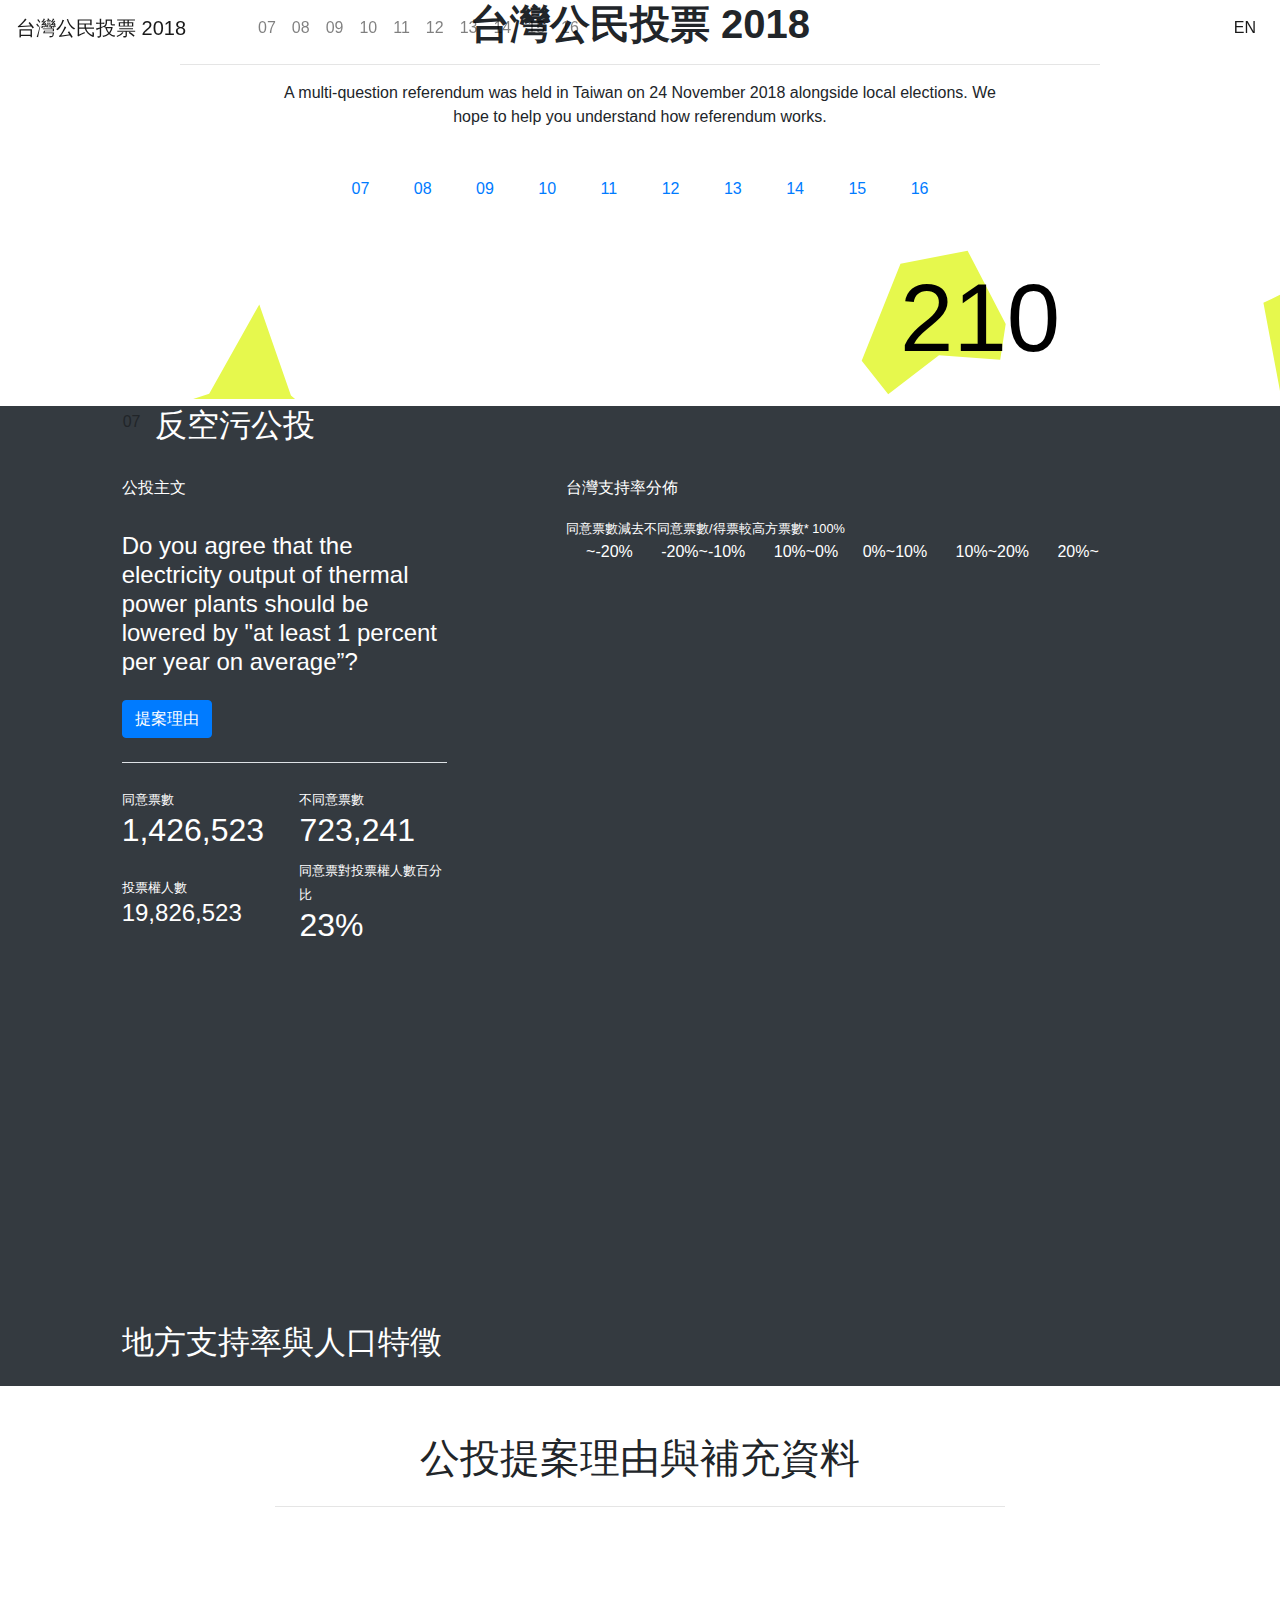
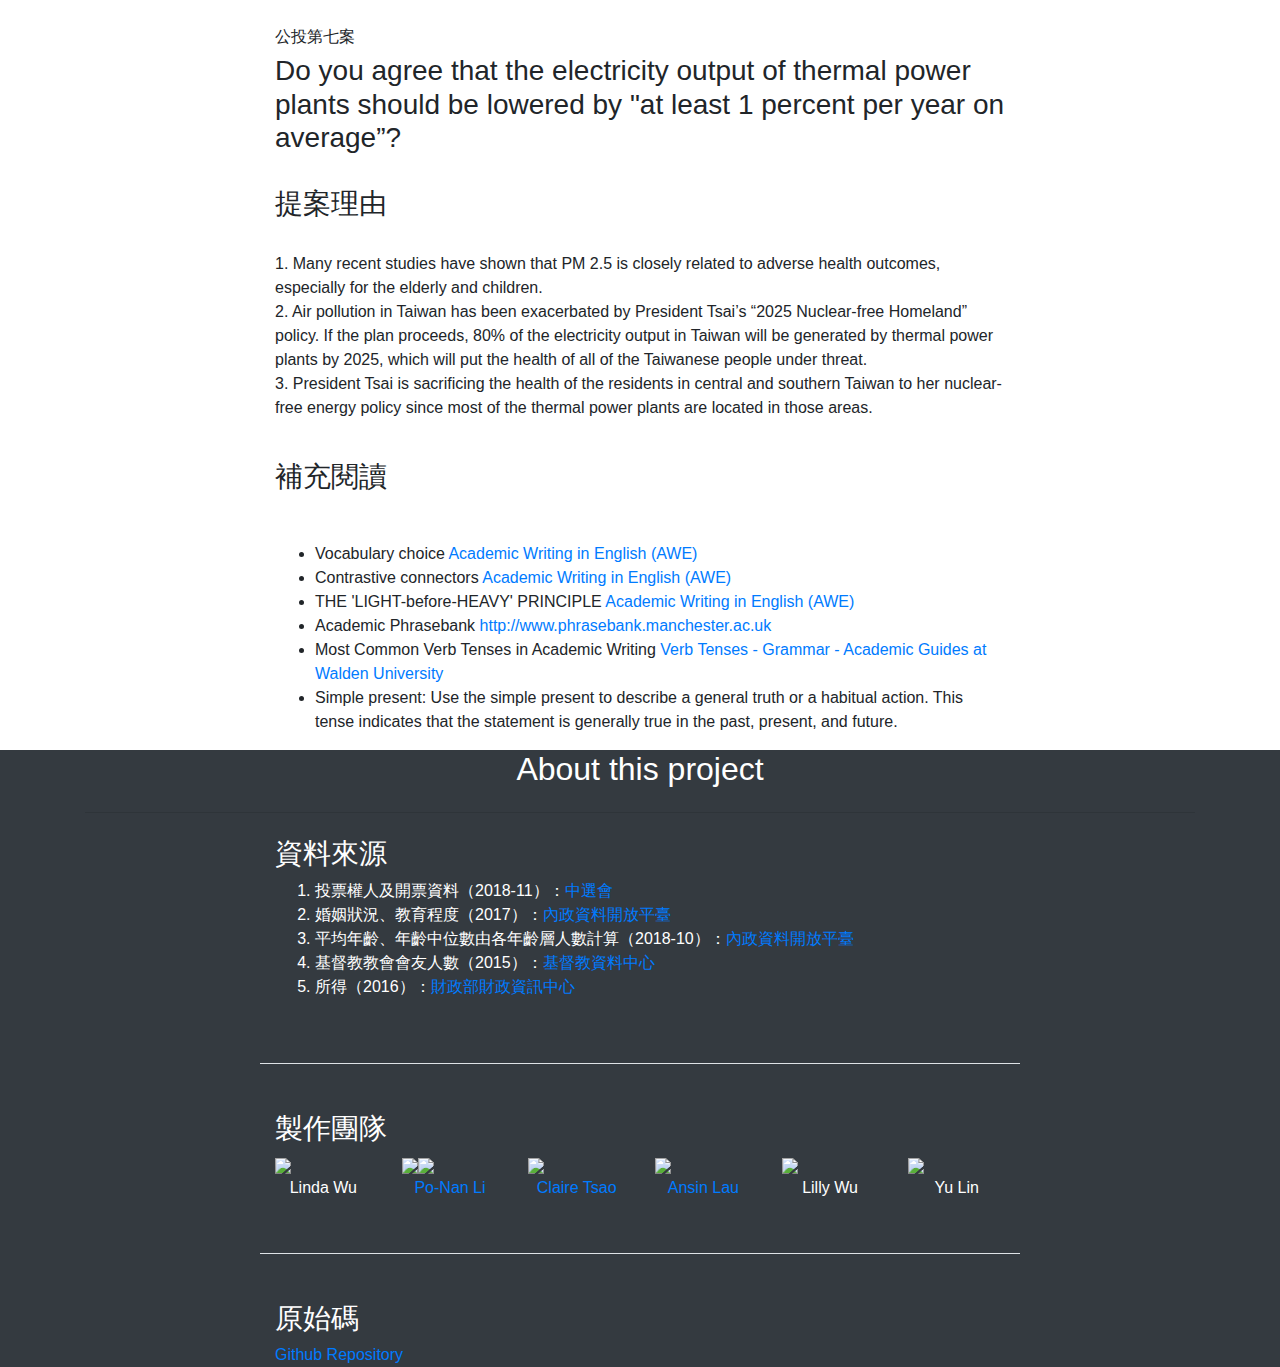
==== index.html @ d665386d "update Ponan's website url" ====
<!DOCTYPE html>
<html lang="en">
<head>
  <meta charset="utf-8">
  <meta http-equiv="X-UA-Compatible" content="IE=edge">
  <meta name="viewport" content="width=device-width, initial-scale=1">
  <!-- The above 3 meta tags *must* come first in the head; any other head content must come *after* these tags -->
  <title>台灣公民投票 2018</title>
  <meta property="og:title"
  content="台灣公民投票 2018">
  <meta property="og:description"
  content="台灣公民投票資訊視覺化" />
  <meta property="og:image" content="" />
  <!-- ICON -->
  <link rel="apple-touch-icon" sizes="180x180" href="img/apple-touch-icon.png">
  <link rel="icon" type="image/png" sizes="32x32" href="img/favicon-32x32.png">
  <link rel="icon" type="image/png" sizes="16x16" href="img/favicon-16x16.png">
  <link rel="manifest" href="img/site.webmanifest">
  <link rel="mask-icon" href="img/safari-pinned-tab.svg" color="#fc00f6">
  <meta name="msapplication-TileColor" content="#fc00f6">
  <meta name="theme-color" content="#ffffff"> 

  <!-- Latest compiled and minified CSS -->
  <!-- Bootstrap JS and CSS + jQuery -->
  <link rel="stylesheet" href="https://maxcdn.bootstrapcdn.com/bootstrap/4.0.0/css/bootstrap.min.css" integrity="sha384-Gn5384xqQ1aoWXA+058RXPxPg6fy4IWvTNh0E263XmFcJlSAwiGgFAW/dAiS6JXm" crossorigin="anonymous"></link>
  <script src="https://code.jquery.com/jquery-3.2.1.slim.min.js" integrity="sha384-KJ3o2DKtIkvYIK3UENzmM7KCkRr/rE9/Qpg6aAZGJwFDMVNA/GpGFF93hXpG5KkN" crossorigin="anonymous"></script>
  <script src="https://cdnjs.cloudflare.com/ajax/libs/popper.js/1.12.9/umd/popper.min.js" integrity="sha384-ApNbgh9B+Y1QKtv3Rn7W3mgPxhU9K/ScQsAP7hUibX39j7fakFPskvXusvfa0b4Q" crossorigin="anonymous"></script>
  <script src="https://maxcdn.bootstrapcdn.com/bootstrap/4.0.0/js/bootstrap.min.js" integrity="sha384-JZR6Spejh4U02d8jOt6vLEHfe/JQGiRRSQQxSfFWpi1MquVdAyjUar5+76PVCmYl" crossorigin="anonymous"></script>

  <!-- Custom fonts -->
  <link href="vendor/font-awesome/css/font-awesome.min.css" rel="stylesheet" type="text/css">
  <link href="https://fonts.googleapis.com/css?family=Raleway:400,700" rel="stylesheet">
  <link href="https://fonts.googleapis.com/css?family=Montserrat:300, 700" rel="stylesheet">




  <!-- Bootstrap datepicker JS and CSS -->
  <script src="https://cdnjs.cloudflare.com/ajax/libs/bootstrap-datepicker/1.6.4/js/bootstrap-datepicker.js"></script>
  <link rel="stylesheet" href="https://cdnjs.cloudflare.com/ajax/libs/bootstrap-datepicker/1.6.4/css/bootstrap-datepicker.css"></link>
  <link rel="stylesheet" href="css/index.css">

  <!-- Plugin CSS -->
  <link href="vendor/magnific-popup/magnific-popup.css" rel="stylesheet">

  <!-- D3JS -->
  <script src="https://d3js.org/d3.v3.min.js" charset="utf-8"></script>
  <script src="https://d3js.org/d3.v5.min.js" charset="utf-8"></script>
  

</head>

<body>

<!-- navbar -->
  <nav class="navbar navbar-expand-lg navbar-light fixed-top" id="mainNav">
    <a class="navbar-brand js-scroll-trigger" href="#page-top">台灣公民投票 2018</a>
    <button class="navbar-toggler" type="button" data-toggle="collapse" data-target="#navbarSupportedContent" aria-controls="navbarSupportedContent" aria-expanded="false" aria-label="Toggle navigation">
        <span class="navbar-toggler-icon"></span>
    </button>
    <div class="collapse navbar-collapse" id="navbarSupportedContent">
      <div id="nav-ul-hide">
      <ul class="navbar-nav mr-auto ml-5">
          <li class="nav-item" onclick="prop_func(0);return false;"><a class="nav-link" href="#viz"  data-toggle="tooltip" data-placement="top" title="反空汙公投">07</a></li>
          <li class="nav-item" onclick="prop_func(1);return false;"><a class="nav-link" href="#viz">08</a></li>
          <li class="nav-item" onclick="prop_func(2);return false;"><a class="nav-link" href="#viz">09</a></li>
          <li class="nav-item" onclick="prop_func(3);return false;"><a class="nav-link" href="#viz">10</a></li>
          <li class="nav-item" onclick="prop_func(4);return false;"><a class="nav-link" href="#viz">11</a></li>
          <li class="nav-item" onclick="prop_func(5);return false;"><a class="nav-link" href="#viz">12</a></li>
          <li class="nav-item" onclick="prop_func(6);return false;"><a class="nav-link" href="#viz">13</a></li>
          <li class="nav-item" onclick="prop_func(7);return false;"><a class="nav-link" href="#viz">14</a></li>
          <li class="nav-item" onclick="prop_func(8);return false;"><a class="nav-link" href="#viz">15</a></li>
          <li class="nav-item" onclick="prop_func(9);return false;"><a class="nav-link" href="#viz">16</a></li>
      </ul>  
      </div>
      <ul class="navbar-nav ml-auto">
          <li class="nav-item active"><a class="nav-link" href="./en/index.html">EN</a></li>
      </ul>  
    </div>
  </nav>

<!-- masthead -->
<div id="hmasthead">
  <header class="masthead text-center d-flex">
    <div class="container my-auto">
      <div class="row">
        <div class="col-lg-10 mx-auto">
          <h1>
            <strong>台灣公民投票 2018</strong>
          </h1>
          <hr>
        </div>
        <div class="col-lg-8 mx-auto">
          <p class="mb-5 text-masthead">
              A multi-question referendum was held in Taiwan on 24 November 2018 alongside local elections. We hope to help you understand how referendum works.
          </p>
        </div>
        <div class="col-lg-8 mx-auto text-white" id="nav-rfrd">
            <a class="nav-rfrd-link sr-button p-3 mx-1 my-2 rounded-circle" onclick="prop_func(0);return false;" href="#viz"  data-toggle="tooltip" data-placement="top" title="反空污公投">07</button>
            </a>
            <a class="nav-rfrd-link sr-button p-3 mx-1 my-2 rounded-circle" onclick="prop_func(1);return false;" href="#viz"  data-toggle="tooltip" data-placement="top" title="反燃煤電廠">08</a>
            <a class="nav-rfrd-link sr-button p-3 mx-1 my-2 rounded-circle" onclick="prop_func(2);return false;" href="#viz"  data-toggle="tooltip" data-placement="top" title="反日本核食">09</a>
            <a class="nav-rfrd-link sr-button p-3 mx-1 my-2 rounded-circle" onclick="prop_func(3);return false;" href="#viz"  data-toggle="tooltip" data-placement="top" title="民法限異性婚">10</a>
            <a class="nav-rfrd-link sr-button p-3 mx-1 my-2 rounded-circle" onclick="prop_func(4);return false;" href="#viz"  data-toggle="tooltip" data-placement="top" title="反性平教育">11</a>
            <a class="nav-rfrd-link sr-button p-3 mx-1 my-2 rounded-circle" onclick="prop_func(5);return false;" href="#viz"  data-toggle="tooltip" data-placement="top" title="同婚立專法">12</a>
            <a class="nav-rfrd-link sr-button p-3 mx-1 my-2 rounded-circle" onclick="prop_func(6);return false;" href="#viz"  data-toggle="tooltip" data-placement="top" title="東奧正名">13</a>
            <a class="nav-rfrd-link sr-button p-3 mx-1 my-2 rounded-circle" onclick="prop_func(7);return false;" href="#viz"  data-toggle="tooltip" data-placement="top" title="同婚修民法">14</a>
            <a class="nav-rfrd-link sr-button p-3 mx-1 my-2 rounded-circle" onclick="prop_func(8);return false;" href="#viz"  data-toggle="tooltip" data-placement="top" title="性平教育">15</a>
            <a class="nav-rfrd-link sr-button p-3 mx-1 my-2 rounded-circle" onclick="prop_func(9);return false;" href="#viz"  data-toggle="tooltip" data-placement="top" title="以核養綠">16</a>
        </div>
      </div>
    </div>
  </header>
  <div class="pt-5" id="canvas">
 
    <svg xmlns="http://www.w3.org/2000/svg" width="100%" height="100%">

      <g transform="translate(100,50) scale(1.5 1.5)">
          <polygon stroke-miterlimit="10" fill="#e6f84d" points="19.5 117.6 2.2 86.6 72.8 63.1 106.2 3.6 127.3 64.3 153.3 86.6 144.6 116.3 19.5 117.6">
          <animate id="animation-to-check"  attributeName="points" dur="16000ms" values="
          19.5 117.6 2.2 86.6 72.8 63.1 106.2 3.6 127.3 64.3 153.3 86.6 144.6 116.3 19.5 117.6;
          19.5 117.6 2.2 86.6 72.8 63.1 106.2 3.6 127.3 64.3 153.3 86.6 144.6 116.3 19.5 117.6;
          28.2 145.2 1.7 111.7 40.5 14.7 107.6 1.7 145.7 75.1 140.2 110.8 79 106.2 28.2 145.2;
          28.2 145.2 1.7 111.7 40.5 14.7 107.6 1.7 145.7 75.1 140.2 110.8 79 106.2 28.2 145.2;
          1.7 26.9 52.8 2.4 52.8 55.6 94.3 62 96.4 107.7 48.5 74.7 12.3 83.2 1.7 26.9; 
          1.7 26.9 52.8 2.4 52.8 55.6 94.3 62 96.4 107.7 48.5 74.7 12.3 83.2 1.7 26.9; 
          3.4 57.9 41.7 35.6 57.7 1.5 81.1 2.6 121.5 39.8 127.9 75 63 81.3 3.4 57.9; 
          3.4 57.9 41.7 35.6 57.7 1.5 81.1 2.6 121.5 39.8 127.9 75 63 81.3 3.4 57.9; 
          19.5 117.6 2.2 86.6 72.8 63.1 106.2 3.6 127.3 64.3 153.3 86.6 144.6 116.3 19.5 117.6"  keyTimes="0;0.125;0.25;0.375;0.5;0.675;0.75;0.875;1" repeatCount="indefinite">
          </animate>
          </polygon>
      </g>

      <g transform="translate(90,40) scale(1.5 1.5)">
          <polygon stroke-miterlimit="10" fill="transparent" points="19.5 117.6 2.2 86.6 72.8 63.1 106.2 3.6 127.3 64.3 153.3 86.6 144.6 116.3 19.5 117.6">
          <animate id="animation-to-check"  attributeName="points" dur="16000ms" values="
          19.5 117.6 2.2 86.6 72.8 63.1 106.2 3.6 127.3 64.3 153.3 86.6 144.6 116.3 19.5 117.6;
          19.5 117.6 2.2 86.6 72.8 63.1 106.2 3.6 127.3 64.3 153.3 86.6 144.6 116.3 19.5 117.6;
          28.2 145.2 1.7 111.7 40.5 14.7 107.6 1.7 145.7 75.1 140.2 110.8 79 106.2 28.2 145.2;
          28.2 145.2 1.7 111.7 40.5 14.7 107.6 1.7 145.7 75.1 140.2 110.8 79 106.2 28.2 145.2;
          1.7 26.9 52.8 2.4 52.8 55.6 94.3 62 96.4 107.7 48.5 74.7 12.3 83.2 1.7 26.9; 
          1.7 26.9 52.8 2.4 52.8 55.6 94.3 62 96.4 107.7 48.5 74.7 12.3 83.2 1.7 26.9; 
          3.4 57.9 41.7 35.6 57.7 1.5 81.1 2.6 121.5 39.8 127.9 75 63 81.3 3.4 57.9; 
          3.4 57.9 41.7 35.6 57.7 1.5 81.1 2.6 121.5 39.8 127.9 75 63 81.3 3.4 57.9; 
          19.5 117.6 2.2 86.6 72.8 63.1 106.2 3.6 127.3 64.3 153.3 86.6 144.6 116.3 19.5 117.6"  keyTimes="0;0.125;0.25;0.375;0.5;0.675;0.75;0.875;1" repeatCount="indefinite">
          </animate>
          </polygon>
      </g>

      <g transform="translate(260,410) scale(1 1)">
          <polygon stroke-miterlimit="10" fill="#e6f84d" points="14.6 49.8 10 2 159.3 39.8 155.4 67 116.9 61.1 72.4 94.9 2 86.9 14.6 49.8">
          <animate id="animation-to-check"  attributeName="points" dur="4000ms" values="
          14.6 49.8 10 2 159.3 39.8 155.4 67 116.9 61.1 72.4 94.9 2 86.9 14.6 49.8; 
          14.6 49.8 10 2 159.3 39.8 155.4 67 116.9 61.1 72.4 94.9 2 86.9 14.6 49.8; 
          2 152.9 8.3 39.3 33.3 1.8 52 8 57.3 41.4 45.8 74.7 27 86.2 2 152.9; 
          2 152.9 8.3 39.3 33.3 1.8 52 8 57.3 41.4 45.8 74.7 27 86.2 2 152.9; 
          1.7 26.9 52.8 2.4 52.8 55.6 94.3 62 96.4 107.7 48.5 74.7 12.3 83.2 1.7 26.9; 
          1.7 26.9 52.8 2.4 52.8 55.6 94.3 62 96.4 107.7 48.5 74.7 12.3 83.2 1.7 26.9; 
          2.4 70 83.2 1.9 136.4 40.2 174.7 27.4 167.3 104 103.4 47.6 13 78.5 2.4 70;
          2.4 70 83.2 1.9 136.4 40.2 174.7 27.4 167.3 104 103.4 47.6 13 78.5 2.4 70;
          14.6 49.8 10 2 159.3 39.8 155.4 67 116.9 61.1 72.4 94.9 2 86.9 14.6 49.8"  keyTimes="0;0.125;0.25;0.375;0.5;0.675;0.75;0.875;1" repeatCount="indefinite">
          </animate>
          </polygon>
      </g>  

      <g transform="translate(250,400) scale(1 1)">
        <polygon stroke-miterlimit="10" fill="transparent" points="14.6 49.8 10 2 159.3 39.8 155.4 67 116.9 61.1 72.4 94.9 2 86.9 14.6 49.8">
        <animate id="animation-to-check"  attributeName="points" dur="4000ms" values="
        14.6 49.8 10 2 159.3 39.8 155.4 67 116.9 61.1 72.4 94.9 2 86.9 14.6 49.8; 
        14.6 49.8 10 2 159.3 39.8 155.4 67 116.9 61.1 72.4 94.9 2 86.9 14.6 49.8; 
        2 152.9 8.3 39.3 33.3 1.8 52 8 57.3 41.4 45.8 74.7 27 86.2 2 152.9; 
        2 152.9 8.3 39.3 33.3 1.8 52 8 57.3 41.4 45.8 74.7 27 86.2 2 152.9; 
        1.7 26.9 52.8 2.4 52.8 55.6 94.3 62 96.4 107.7 48.5 74.7 12.3 83.2 1.7 26.9; 
        1.7 26.9 52.8 2.4 52.8 55.6 94.3 62 96.4 107.7 48.5 74.7 12.3 83.2 1.7 26.9; 
        2.4 70 83.2 1.9 136.4 40.2 174.7 27.4 167.3 104 103.4 47.6 13 78.5 2.4 70;
        2.4 70 83.2 1.9 136.4 40.2 174.7 27.4 167.3 104 103.4 47.6 13 78.5 2.4 70;
        14.6 49.8 10 2 159.3 39.8 155.4 67 116.9 61.1 72.4 94.9 2 86.9 14.6 49.8"  keyTimes="0;0.125;0.25;0.375;0.5;0.675;0.75;0.875;1" repeatCount="indefinite">
        </animate>
        </polygon>
      </g>  

      <g transform="translate(860,0) scale(1 1)">
          <polygon stroke-miterlimit="10" fill="#e6f84d" points="19.5 117.6 2.2 86.6 72.8 63.1 106.2 3.6 127.3 64.3 153.3 86.6 144.6 116.3 19.5 117.6">
          <animate id="animation-to-check"  attributeName="points" dur="8000ms" values="
          28.2 145.2 1.7 111.7 40.5 14.7 107.6 1.7 145.7 75.1 140.2 110.8 79 106.2 28.2 145.2;
          28.2 145.2 1.7 111.7 40.5 14.7 107.6 1.7 145.7 75.1 140.2 110.8 79 106.2 28.2 145.2;
          2.4 70 83.2 1.9 136.4 40.2 174.7 27.4 167.3 104 103.4 47.6 13 78.5 2.4 70;
          2.4 70 83.2 1.9 136.4 40.2 174.7 27.4 167.3 104 103.4 47.6 13 78.5 2.4 70;
          3.4 57.9 41.7 35.6 57.7 1.5 81.1 2.6 121.5 39.8 127.9 75 63 81.3 3.4 57.9; 
          3.4 57.9 41.7 35.6 57.7 1.5 81.1 2.6 121.5 39.8 127.9 75 63 81.3 3.4 57.9; 
          19.5 117.6 2.2 86.6 72.8 63.1 106.2 3.6 127.3 64.3 153.3 86.6 144.6 116.3 19.5 117.6;
          19.5 117.6 2.2 86.6 72.8 63.1 106.2 3.6 127.3 64.3 153.3 86.6 144.6 116.3 19.5 117.6;
          28.2 145.2 1.7 111.7 40.5 14.7 107.6 1.7 145.7 75.1 140.2 110.8 79 106.2 28.2 145.2"  keyTimes="0;0.125;0.25;0.375;0.5;0.675;0.75;0.875;1" repeatCount="indefinite">
          </animate>
          </polygon>
      </g>

      <g transform="translate(850,-10) scale(1 1)">
          <polygon stroke-miterlimit="10" fill="transparent" points="19.5 117.6 2.2 86.6 72.8 63.1 106.2 3.6 127.3 64.3 153.3 86.6 144.6 116.3 19.5 117.6">
          <animate id="animation-to-check"  attributeName="points" dur="8000ms" values="
          28.2 145.2 1.7 111.7 40.5 14.7 107.6 1.7 145.7 75.1 140.2 110.8 79 106.2 28.2 145.2;
          28.2 145.2 1.7 111.7 40.5 14.7 107.6 1.7 145.7 75.1 140.2 110.8 79 106.2 28.2 145.2;
          2.4 70 83.2 1.9 136.4 40.2 174.7 27.4 167.3 104 103.4 47.6 13 78.5 2.4 70;
          2.4 70 83.2 1.9 136.4 40.2 174.7 27.4 167.3 104 103.4 47.6 13 78.5 2.4 70;
          3.4 57.9 41.7 35.6 57.7 1.5 81.1 2.6 121.5 39.8 127.9 75 63 81.3 3.4 57.9; 
          3.4 57.9 41.7 35.6 57.7 1.5 81.1 2.6 121.5 39.8 127.9 75 63 81.3 3.4 57.9; 
          19.5 117.6 2.2 86.6 72.8 63.1 106.2 3.6 127.3 64.3 153.3 86.6 144.6 116.3 19.5 117.6;
          19.5 117.6 2.2 86.6 72.8 63.1 106.2 3.6 127.3 64.3 153.3 86.6 144.6 116.3 19.5 117.6;
          28.2 145.2 1.7 111.7 40.5 14.7 107.6 1.7 145.7 75.1 140.2 110.8 79 106.2 28.2 145.2"  keyTimes="0;0.125;0.25;0.375;0.5;0.675;0.75;0.875;1" repeatCount="indefinite">
          </animate>
          </polygon>
      </g>

      <g transform="translate(1160,540) scale(1.4 1.4)">
          <polygon stroke-miterlimit="10" fill="#e6f84d" points="19.5 117.6 2.2 86.6 72.8 63.1 106.2 3.6 127.3 64.3 153.3 86.6 144.6 116.3 19.5 117.6">
          <animate id="animation-to-check"  attributeName="points" dur="8000ms" values="
          2.4 70 83.2 1.9 136.4 40.2 174.7 27.4 167.3 104 103.4 47.6 13 78.5 2.4 70;
          2.4 70 83.2 1.9 136.4 40.2 174.7 27.4 167.3 104 103.4 47.6 13 78.5 2.4 70;
          19.5 117.6 2.2 86.6 72.8 63.1 106.2 3.6 127.3 64.3 153.3 86.6 144.6 116.3 19.5 117.6;
          19.5 117.6 2.2 86.6 72.8 63.1 106.2 3.6 127.3 64.3 153.3 86.6 144.6 116.3 19.5 117.6;
          28.2 145.2 1.7 111.7 40.5 14.7 107.6 1.7 145.7 75.1 140.2 110.8 79 106.2 28.2 145.2;
          28.2 145.2 1.7 111.7 40.5 14.7 107.6 1.7 145.7 75.1 140.2 110.8 79 106.2 28.2 145.2;
          3.4 57.9 41.7 35.6 57.7 1.5 81.1 2.6 121.5 39.8 127.9 75 63 81.3 3.4 57.9; 
          3.4 57.9 41.7 35.6 57.7 1.5 81.1 2.6 121.5 39.8 127.9 75 63 81.3 3.4 57.9; 
          2.4 70 83.2 1.9 136.4 40.2 174.7 27.4 167.3 104 103.4 47.6 13 78.5 2.4 70"  keyTimes="0;0.125;0.25;0.375;0.5;0.675;0.75;0.875;1" repeatCount="indefinite">
          </animate>
          </polygon>
      </g>

      <g transform="translate(1150,530) scale(1.4 1.4)">
          <polygon stroke-miterlimit="10" fill="transparent" points="19.5 117.6 2.2 86.6 72.8 63.1 106.2 3.6 127.3 64.3 153.3 86.6 144.6 116.3 19.5 117.6">
          <animate id="animation-to-check"  attributeName="points" dur="8000ms" values="
          2.4 70 83.2 1.9 136.4 40.2 174.7 27.4 167.3 104 103.4 47.6 13 78.5 2.4 70;
          2.4 70 83.2 1.9 136.4 40.2 174.7 27.4 167.3 104 103.4 47.6 13 78.5 2.4 70;
          19.5 117.6 2.2 86.6 72.8 63.1 106.2 3.6 127.3 64.3 153.3 86.6 144.6 116.3 19.5 117.6;
          19.5 117.6 2.2 86.6 72.8 63.1 106.2 3.6 127.3 64.3 153.3 86.6 144.6 116.3 19.5 117.6;
          28.2 145.2 1.7 111.7 40.5 14.7 107.6 1.7 145.7 75.1 140.2 110.8 79 106.2 28.2 145.2;
          28.2 145.2 1.7 111.7 40.5 14.7 107.6 1.7 145.7 75.1 140.2 110.8 79 106.2 28.2 145.2;
          3.4 57.9 41.7 35.6 57.7 1.5 81.1 2.6 121.5 39.8 127.9 75 63 81.3 3.4 57.9; 
          3.4 57.9 41.7 35.6 57.7 1.5 81.1 2.6 121.5 39.8 127.9 75 63 81.3 3.4 57.9; 
          2.4 70 83.2 1.9 136.4 40.2 174.7 27.4 167.3 104 103.4 47.6 13 78.5 2.4 70"  keyTimes="0;0.125;0.25;0.375;0.5;0.675;0.75;0.875;1" repeatCount="indefinite">
          </animate>
          </polygon>
      </g>

      <g transform="translate(460,640) scale(2 2)">
          <polygon stroke-miterlimit="10" fill="#e6f84d" points="19.5 117.6 2.2 86.6 72.8 63.1 106.2 3.6 127.3 64.3 153.3 86.6 144.6 116.3 19.5 117.6">
          <animate id="animation-to-check"  attributeName="points" dur="16000ms" values="
          12.4 70 83.2 1.9 136.4 10.4 174.7 27.4 167.3 104 103.4 47.6 13 78.5 2.4 70;
          12.4 70 83.2 1.9 136.4 10.4 174.7 27.4 167.3 104 103.4 47.6 13 78.5 2.4 70;
          19.5 117.6 2.2 86.6 72.8 63.1 106.2 3.6 127.3 64.3 153.3 86.6 144.6 116.3 19.5 117.6;
          19.5 117.6 2.2 86.6 72.8 63.1 106.2 3.6 127.3 64.3 153.3 86.6 144.6 116.3 19.5 117.6;
          3.4 57.9 41.7 35.6 57.7 1.5 81.1 2.6 121.5 39.8 127.9 75 63 81.3 3.4 57.9; 
          3.4 57.9 41.7 35.6 57.7 1.5 81.1 2.6 121.5 39.8 127.9 75 63 81.3 3.4 57.9; 
          28.2 145.2 1.7 111.7 40.5 14.7 107.6 1.7 145.7 75.1 150.4 110.8 79 106.2 28.2 145.2;
          28.2 145.2 1.7 111.7 40.5 14.7 107.6 1.7 145.7 75.1 150.4 110.8 79 106.2 28.2 145.2;
          12.4 70 83.2 1.9 136.4 10.4 174.7 27.4 167.3 104 103.4 47.6 13 78.5 2.4 70"  keyTimes="0;0.125;0.25;0.375;0.5;0.675;0.75;0.875;1" repeatCount="indefinite">
          </animate>
          </polygon>
      </g>

      <g transform="translate(450,630) scale(2 2)">
          <polygon stroke-miterlimit="10" fill="transparent" points="19.5 117.6 2.2 86.6 72.8 63.1 106.2 3.6 127.3 64.3 153.3 86.6 144.6 116.3 19.5 117.6">
          <animate id="animation-to-check"  attributeName="points" dur="16000ms" values="
          12.4 70 83.2 1.9 136.4 10.4 174.7 27.4 167.3 104 103.4 47.6 13 78.5 2.4 70;
          12.4 70 83.2 1.9 136.4 10.4 174.7 27.4 167.3 104 103.4 47.6 13 78.5 2.4 70;
          19.5 117.6 2.2 86.6 72.8 63.1 106.2 3.6 127.3 64.3 153.3 86.6 144.6 116.3 19.5 117.6;
          19.5 117.6 2.2 86.6 72.8 63.1 106.2 3.6 127.3 64.3 153.3 86.6 144.6 116.3 19.5 117.6;
          3.4 57.9 41.7 35.6 57.7 1.5 81.1 2.6 121.5 39.8 127.9 75 63 81.3 3.4 57.9; 
          3.4 57.9 41.7 35.6 57.7 1.5 81.1 2.6 121.5 39.8 127.9 75 63 81.3 3.4 57.9; 
          28.2 145.2 1.7 111.7 40.5 14.7 107.6 1.7 145.7 75.1 150.4 110.8 79 106.2 28.2 145.2;
          28.2 145.2 1.7 111.7 40.5 14.7 107.6 1.7 145.7 75.1 150.4 110.8 79 106.2 28.2 145.2;
          12.4 70 83.2 1.9 136.4 10.4 174.7 27.4 167.3 104 103.4 47.6 13 78.5 2.4 70"  keyTimes="0;0.125;0.25;0.375;0.5;0.675;0.75;0.875;1" repeatCount="indefinite">
          </animate>
          </polygon>
      </g>

      <g transform="translate(1260,0) scale(2 2)">
          <polygon stroke-miterlimit="10" fill="#e6f84d" points="19.5 117.6 2.2 86.6 72.8 63.1 106.2 3.6 127.3 64.3 153.3 86.6 144.6 116.3 19.5 117.6">
          <animate id="animation-to-check"  attributeName="points" dur="16000ms" values="
          1.7 26.9 52.8 2.4 52.8 55.6 94.3 62 96.4 107.7 48.5 74.7 12.3 83.2 1.7 26.9; 
          1.7 26.9 52.8 2.4 52.8 55.6 94.3 62 96.4 107.7 48.5 74.7 12.3 83.2 1.7 26.9;
          2.4 70 83.2 1.9 136.4 40.2 174.7 27.4 167.3 104 103.4 47.6 13 78.5 2.4 70;
          2.4 70 83.2 1.9 136.4 40.2 174.7 27.4 167.3 104 103.4 47.6 13 78.5 2.4 70;
          3.4 57.9 41.7 35.6 57.7 1.5 81.1 2.6 121.5 39.8 127.9 75 63 81.3 3.4 57.9; 
          3.4 57.9 41.7 35.6 57.7 1.5 81.1 2.6 121.5 39.8 127.9 75 63 81.3 3.4 57.9; 
          19.5 117.6 2.2 86.6 72.8 63.1 106.2 3.6 127.3 64.3 153.3 86.6 144.6 116.3 19.5 117.6;
          19.5 117.6 2.2 86.6 72.8 63.1 106.2 3.6 127.3 64.3 153.3 86.6 144.6 116.3 19.5 117.6;
          1.7 26.9 52.8 2.4 52.8 55.6 94.3 62 96.4 107.7 48.5 74.7 12.3 83.2 1.7 26.9"  keyTimes="0;0.125;0.25;0.375;0.5;0.675;0.75;0.875;1" repeatCount="indefinite">
          </animate>
          </polygon>
      </g>

      <g transform="translate(1250,-10) scale(2 2)">
          <polygon stroke-miterlimit="10" fill="transparent" points="19.5 117.6 2.2 86.6 72.8 63.1 106.2 3.6 127.3 64.3 153.3 86.6 144.6 116.3 19.5 117.6">
          <animate id="animation-to-check"  attributeName="points" dur="16000ms" values="
          1.7 26.9 52.8 2.4 52.8 55.6 94.3 62 96.4 107.7 48.5 74.7 12.3 83.2 1.7 26.9; 
          1.7 26.9 52.8 2.4 52.8 55.6 94.3 62 96.4 107.7 48.5 74.7 12.3 83.2 1.7 26.9;
          2.4 70 83.2 1.9 136.4 40.2 174.7 27.4 167.3 104 103.4 47.6 13 78.5 2.4 70;
          2.4 70 83.2 1.9 136.4 40.2 174.7 27.4 167.3 104 103.4 47.6 13 78.5 2.4 70;
          3.4 57.9 41.7 35.6 57.7 1.5 81.1 2.6 121.5 39.8 127.9 75 63 81.3 3.4 57.9; 
          3.4 57.9 41.7 35.6 57.7 1.5 81.1 2.6 121.5 39.8 127.9 75 63 81.3 3.4 57.9; 
          19.5 117.6 2.2 86.6 72.8 63.1 106.2 3.6 127.3 64.3 153.3 86.6 144.6 116.3 19.5 117.6;
          19.5 117.6 2.2 86.6 72.8 63.1 106.2 3.6 127.3 64.3 153.3 86.6 144.6 116.3 19.5 117.6;
          1.7 26.9 52.8 2.4 52.8 55.6 94.3 62 96.4 107.7 48.5 74.7 12.3 83.2 1.7 26.9"  keyTimes="0;0.125;0.25;0.375;0.5;0.675;0.75;0.875;1" repeatCount="indefinite">
          </animate>
          </polygon>
      </g>

      <path id="textCurve" stroke-miterlimit="10" stroke="transparent" fill="transparent" d="M10 2 100 2">         
        </path>
        <g transform="translate(140,290) scale(6 6)">
          <text class="motion-text">   
            <textPath xlink:href="#textCurve">541
            </textPath>  
          </text>
        </g>
        <g transform="translate(1200,290) scale(4 4)">
          <text class="motion-text">   
            <textPath xlink:href="#textCurve">338
            </textPath>  
          </text>
        </g>  
        <g transform="translate(40,600) scale(9 9)">
          <text class="motion-text">   
            <textPath xlink:href="#textCurve">105
            </textPath>  
          </text>
        </g>  
        <g transform="translate(940,700) scale(3 3)">
          <text class="motion-text">   
            <textPath xlink:href="#textCurve">702
            </textPath>  
          </text>
        </g>  
        <g transform="translate(840,90) scale(6 6)">
          <text class="motion-text">   
            <textPath xlink:href="#textCurve">210
            </textPath>  
          </text>
        </g>  
        <g transform="translate(1020,590) scale(8 8)">
          <text class="motion-text">   
            <textPath xlink:href="#textCurve">901
            </textPath>  
          </text>
        </g>    
  
  

    </svg>  


  </div>
</div>

<!-- VIZ -->
  <section class="bg-dark" id="viz">
    
    <!-- MAP -->
    <div class="col-xl-10 col-lg-11 mx-auto mb-5">

      <!-- TITLE -->
      <div class="row">
        <div class="col-lg-4 col-md-12">
          <div class="row d-flex align-items-top">
            <div class="mx-auto" id="prop_num_width">
              <div class="ml-3" id="prop_num_bg"></div>
              <div class="section-heading text-black my-1 ml-3 align-bottom" id="prop_num">
                07
              </div>
            </div>
            <div class="col">
              <h2 class="section-heading text-white" id="prop_name">反空污公投</h2>
            </div>
          </div>
        </div>
      </div>

      <div class="row text-white">
        <div class="col-lg-4 col-sm-12">
          <div class="row my-4">
            <div class="col">
              <div class="small-title text-faded">
                <p>公投主文</p>
              </div>
              <div class="question py-3"><h4>
                Do you agree that the electricity output of thermal power plants should be lowered by "at least 1 percent per year on average”?</h4></div>
              <div class="project-step_desc border-bottom pb-4" id="step2_current">
                  <!-- 提案理由 -->
                  <a href="#reason"><button type="button" class="btn btn-primary">提案理由</button></a>
        
              </div>
              <div class="row  d-flex align-items-center pt-4">
                <div class="col voteCount"><small class="text-faded text">同意票數</small><h2>1,426,523</h2></div>
                <div class="col votCOunt"><small class="text-faded text">不同意票數</small><h2>723,241</h2></div>
              </div>
              <div class="row  d-flex align-items-center">
                  <div class="col voteCount"><small class="text-faded text">投票權人數</small><h4>19,826,523</h4></div>
                  <div class="col voteCount"><small class="text-faded text">同意票對投票權人數百分比</small><h2>23%</h2></div>

                </div>
              <div class="row d-flex align-items-center w-100">
                 <!-- <div class="arc-bar">
                    <div class="full-arc overlay">
                      <div class="cover-1">
                        <div class="cover-2"></div>
                      </div>
                    </div>
                  </div>
                  <h2 class="state"></h2>
                  <input type="range" min="0" max="100" class="slider">-->
              </div>
            </div>
          </div>
        </div>
        <div class="col-lg-1 col-sm-12"></div>
        <div class="col-lg-7 col-sm-12">
          <div class="row my-4">
            <div class="col">
              <div class="small-title text-faded">
                <p>台灣支持率分佈</p>
              </div>
              <small class="text-faded text">同意票數減去不同意票數/得票較高方票數* 100%</small>
              <p>
                <span class="px-2 mr-1 bg-s1 text-white rounded"></span>~-20%
                <span class="px-2 mx-1 bg-s2 text-white rounded"></span>-20%~-10%
                <span class="px-2 mx-1 bg-s3 text-white rounded"></span>10%~0%
                <span class="px-2 mr-1 bg-s4 text-white rounded"></span>0%~10%
                <span class="px-2 mx-1 bg-s5 text-white rounded"></span>10%~20%
                <span class="px-2 mx-1 bg-s6 text-white rounded"></span>20%~
              </p>

              <div class="w-100 mt-2"><iframe src="https://plotdb.io/v/chart/19356" width="100%" height="600px" allowfullscreen="true" frameborder="0"></iframe></div>
            </div>
          </div>
        </div>
      </div>

    </div>


    <!-- AREAS -->
    <div class="col-lg-10 col-sm-12 mx-auto pt-5 mb-5 text-white">
      <div class="row">
        <div class="col-lg-8 col-sm-6">
          <h2 class="section-heading text-left py-3">地方支持率與人口特徵</h2>
        </div>
      </div>
      <div class="row">
        <div id="scatter-block">
          <div id="scp0" class="scatter">
            <div id="scp0-title" class="scatter-title"></div>
            <div id="scp0-plot" class="scatter-plot"></div>
          </div>
        </div>
      </div>

    </div>
  </section>


  <!-- concept -->
  <section class="bg-white" id="reason">
    <div class="container">
      <div class="row">
        <div class="col-lg-8 mx-auto text-center">
          <h1 class="section-heading">公投提案理由與補充資料</h1>
          <hr class="my-4">
        </div>
      </div>

      <div class="row">
        <div class="col-lg-8 col-md-12 text-left mx-auto">
          <div class="service-box mt-5 pt-5">
            <h6>公投第七案</h6>
            <h3>Do you agree that the electricity output of thermal power plants should be lowered by "at least 1 percent per year on average”?</h3>
            <br>
            <h3>提案理由</h3>
            <br>
            <p>
                1.  Many recent studies have shown that PM 2.5 is closely related to adverse health outcomes, especially for the elderly and children.<br>
                2. Air pollution in Taiwan has been exacerbated by President Tsai’s “2025 Nuclear-free Homeland” policy. If the plan proceeds, 80% of the electricity output in Taiwan will be generated by thermal power plants by 2025, which will put the health of all of the Taiwanese people under threat.<br>
                3. President Tsai is sacrificing the health of the residents in central and southern Taiwan to her nuclear-free energy policy since most of the thermal power plants are located in those areas. 
            </p>
            <br>
            <h3>補充閱讀</h3>
            <br>
            <p>
              <ul><li>	Vocabulary choice <a href="http://sana.aalto.fi/awe/style/vocabulary/index.html">Academic Writing in English (AWE)</a>
              </li><li>	Contrastive connectors <a href="http://sana.aalto.fi/awe/cohesion/signposts/contrast/index.html">Academic Writing in English (AWE)</a>
              </li><li>	THE 'LIGHT-before-HEAVY' PRINCIPLE <a href="http://sana.aalto.fi/awe/cohesion/infostrux/light/strategies/index.html">Academic Writing in English (AWE)</a>
              </li><li>Academic Phrasebank <a href="http://www.phrasebank.manchester.ac.uk">http://www.phrasebank.manchester.ac.uk</a>
              </li><li>Most Common Verb Tenses in Academic Writing <a href="https://academicguides.waldenu.edu/writingcenter/grammar/verbtenses">Verb Tenses - Grammar - Academic Guides at Walden University</a>
              </li><li>	Simple present: Use the simple present to describe a general truth or a habitual action. This tense indicates that the statement is generally true in the past, present, and future.
            </li></ul>
            </p>

      </div>
        </div>
        
        </div>
      </div>
      </div>
    </div>
  </section>

  <!-- contact -->
  <section id="contact" class="text-white bg-dark">
    <div class="container">
      <div class="row">
        <div class="col-lg-12 text-center">
          <h2 class="section-heading">About this project</h2>
          <hr class="my-4">
        </div>
      </div>
      <div class="row">
        <div class="col-lg-8 col-md-12 mx-auto">
          <h3 class="section-heading">資料來源</h3>

          <ol start="1"><li>投票權人及開票資料（2018-11）：<a href="http://referendum.2018.nat.gov.tw/pc/zh_TW/IDX/indexFF.html">中選會</a>
          </li><li>婚姻狀況、教育程度（2017）：<a href="https://data.moi.gov.tw/MoiOD/Data/DataDetail.aspx?oid=4E7FFDCC-17EC-4E5C-9DD7-780C2890AF6B">內政資料開放平臺</a>
          </li><li>平均年齡、年齡中位數由各年齡層人數計算（2018-10）：<a href="https://data.moi.gov.tw/MoiOD/Data/DataDetail.aspx?oid=2C7688CB-B505-4D00-B11C-66C4D31B024F">內政資料開放平臺</a>
          </li><li>基督教教會會友人數（2015）：<a href="http://www.ccea.org.tw/cceaup/church/christianityreport/2015.pdf">基督教資料中心</a>
          </li><li>所得（2016）：<a href="https://ws.fia.gov.tw/001/upload/ias/isa105/105%E5%B9%B4%E5%BA%A6%E7%B6%9C%E5%90%88%E6%89%80%E5%BE%97%E7%A8%85%E7%94%B3%E5%A0%B1%E5%88%9D%E6%AD%A5%E6%A0%B8%E5%AE%9A%E7%B5%B1%E8%A8%88%E5%B0%88%E5%86%8A.html">財政部財政資訊中心</a></li></ol>
          
          
        </div>
      </div>
    
      <div class="row">
        <div class="col-lg-8 col-md-12 mx-auto border-top mt-5 pt-5">
          <h3 class="section-heading">製作團隊</h3>
          <div class="row">
            <div class="col mx-auto">
              <img src="img/profile-01.svg">
              <h6 class="text-center">Linda Wu</h6>
            </div>
            <div class="col mx-auto">
              <a href="http://ponan.li" target="blank"><img src="img/profile-03.svg"><img src="img/profile-02.svg">
              <h6 class="text-center">Po-Nan Li</h6>
            </div>
            <div class="col mx-auto">
              <a href="https://medium.com/@amossclaire" target="blank"><img src="img/profile-03.svg">
              <h6 class="text-center">Claire Tsao</h6></a>
            </div>
            <div class="col mx-auto">
                <a href="https://yentsenliu.com" target="blank"><img src="img/profile-04.svg">
              <h6 class="text-center">Ansin Lau</h6></a>
            </div>
            <div class="col mx-auto">
              <img src="img/profile-05.svg">
              <h6 class="text-center">Lilly Wu</h6>
            </div>
            <div class="col mx-auto">
              <img src="img/profile-06.svg">
              <h6 class="text-center">Yu Lin</h6>
            </div>
          </div>
        </div>
      </div>
      <div class="row">
        <div class="col-lg-8 col-md-12 mx-auto border-top mt-5 pt-5">
          <h3 class="section-heading">原始碼</h3>
          <a href="https://google.com">Github Repository</a>
        </div>
      </div>
    </div>  
  </div>

  </div>
  </section>


  <noscript>
    <style type="text/css">
      section.menu {
        display: none;
      }
      section.maincontenu {
        display: none;
      }
      .noscriptmsg {
        display: block;
        margin: 30px;
        font-size: 30px;
        line-height: 34px;
      }
    </style>
    <div class="noscriptmsg">
      <h2>Oops!</h2><br>This website contains complex visualizations that are not working if Javascript is not enabled. For an optimal navigation experience, go to your browser preferences and allow Javascript.
    </div>
  </noscript>


  <!-- Scatter plot -->
  <script src="js/scatter-zh.js"></script>

  <!-- Bootstrap core JavaScript -->
  <script src="vendor/jquery/jquery.min.js"></script>
  <script src="vendor/bootstrap/js/bootstrap.bundle.min.js"></script>

  <!-- Plugin JavaScript -->
  <script src="vendor/jquery-easing/jquery.easing.min.js"></script>
  <script src="vendor/scrollreveal/scrollreveal.min.js"></script>
  <script src="vendor/magnific-popup/jquery.magnific-popup.min.js"></script>

  <!-- Javascripts for UI -->
  <script src="js/creative.js"></script>
  <script src="js/navbar.js"></script>
  <script src="js/json.js"></script>
  <script src="js/arcbar.js"></script>

  <script>
  $(function () {
      $('[data-toggle="tooltip"]').tooltip()
    })
    </script>
    


</body>
</html>
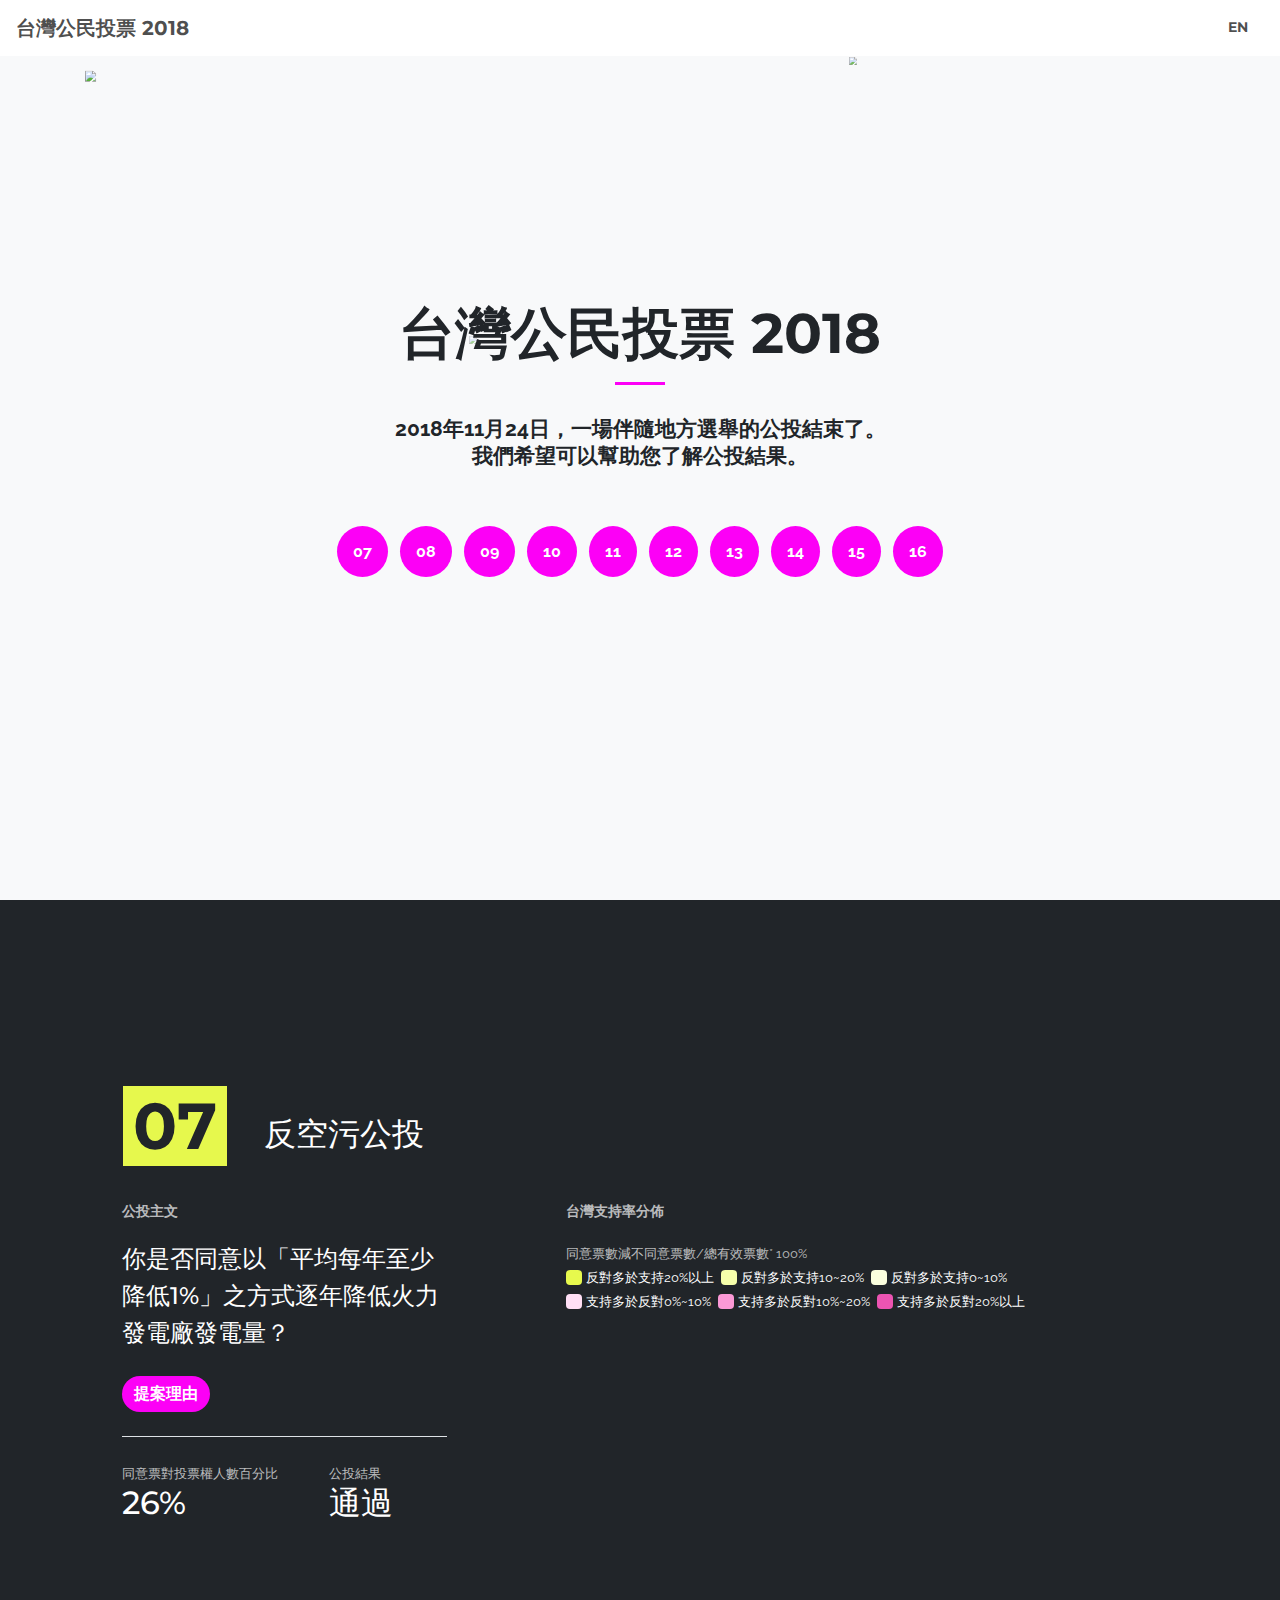
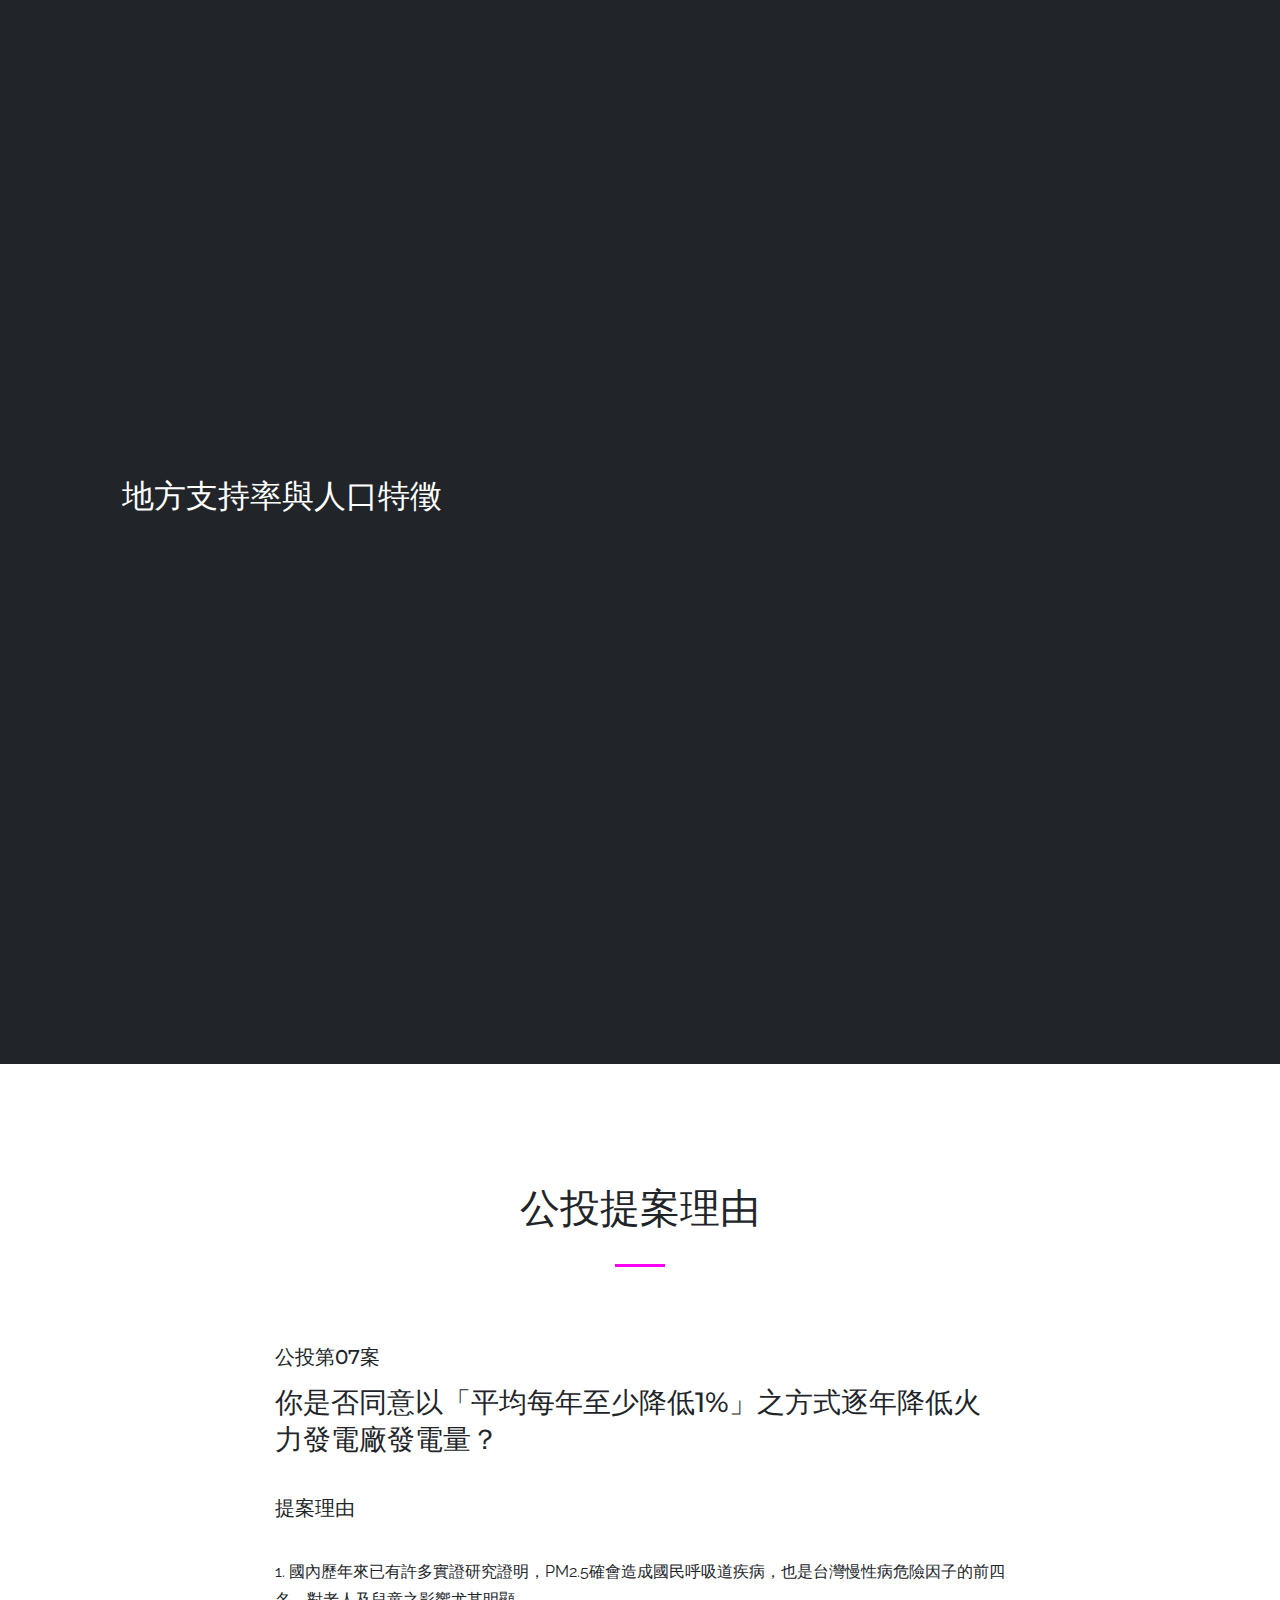
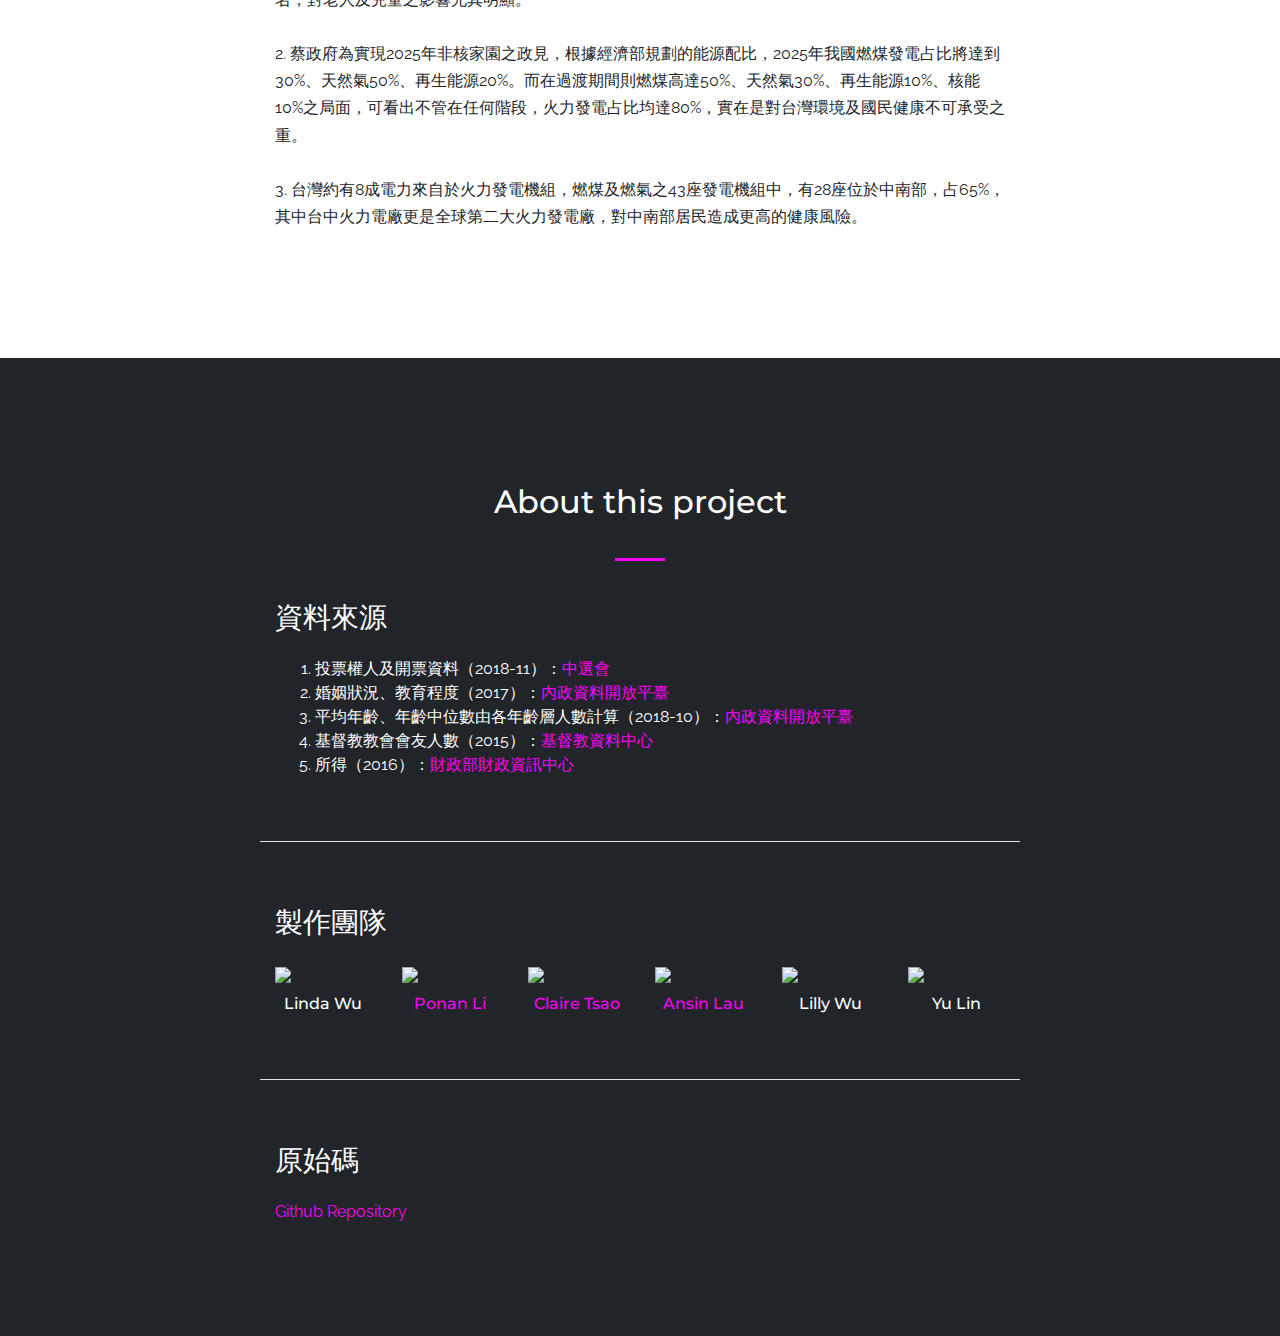
==== commit b5abc375: "website maps" ====
--- a/index.html
+++ b/index.html
@@ -61,16 +61,16 @@
     <div class="collapse navbar-collapse" id="navbarSupportedContent">
       <div id="nav-ul-hide">
       <ul class="navbar-nav mr-auto ml-5">
-          <li class="nav-item" onclick="prop_func(0);return false;"><a class="nav-link" href="#viz"  data-toggle="tooltip" data-placement="top" title="反空汙公投">07</a></li>
-          <li class="nav-item" onclick="prop_func(1);return false;"><a class="nav-link" href="#viz">08</a></li>
-          <li class="nav-item" onclick="prop_func(2);return false;"><a class="nav-link" href="#viz">09</a></li>
-          <li class="nav-item" onclick="prop_func(3);return false;"><a class="nav-link" href="#viz">10</a></li>
-          <li class="nav-item" onclick="prop_func(4);return false;"><a class="nav-link" href="#viz">11</a></li>
-          <li class="nav-item" onclick="prop_func(5);return false;"><a class="nav-link" href="#viz">12</a></li>
-          <li class="nav-item" onclick="prop_func(6);return false;"><a class="nav-link" href="#viz">13</a></li>
-          <li class="nav-item" onclick="prop_func(7);return false;"><a class="nav-link" href="#viz">14</a></li>
-          <li class="nav-item" onclick="prop_func(8);return false;"><a class="nav-link" href="#viz">15</a></li>
-          <li class="nav-item" onclick="prop_func(9);return false;"><a class="nav-link" href="#viz">16</a></li>
+          <li class="nav-item" onclick="prop_func(0);chooseScatter(7);return false;"><a class="nav-link active" href="#viz"  data-toggle="tooltip" data-placement="bottom" title="反空汙公投">07</a></li>
+          <li class="nav-item" onclick="prop_func(1);chooseScatter(8);return false;"><a class="nav-link" href="#viz"  data-toggle="tooltip" data-placement="bottom" title="反燃煤電廠">08</a></li>
+          <li class="nav-item" onclick="prop_func(2);chooseScatter(9);return false;"><a class="nav-link" href="#viz"  data-toggle="tooltip" data-placement="bottom" title="反日本核食">09</a></li>
+          <li class="nav-item" onclick="prop_func(3);chooseScatter(10);return false;"><a class="nav-link" href="#viz"  data-toggle="tooltip" data-placement="bottom" title="民法限異性婚">10</a></li>
+          <li class="nav-item" onclick="prop_func(4);chooseScatter(11);return false;"><a class="nav-link" href="#viz"  data-toggle="tooltip" data-placement="bottom" title="反性平教育">11</a></li>
+          <li class="nav-item" onclick="prop_func(5);chooseScatter(12);return false;"><a class="nav-link" href="#viz"  data-toggle="tooltip" data-placement="bottom" title="同婚立專法">12</a></li>
+          <li class="nav-item" onclick="prop_func(6);chooseScatter(13);return false;"><a class="nav-link" href="#viz"  data-toggle="tooltip" data-placement="bottom" title="東奧正名">13</a></li>
+          <li class="nav-item" onclick="prop_func(7);chooseScatter(14);return false;"><a class="nav-link" href="#viz"  data-toggle="tooltip" data-placement="bottom" title="同婚修民法">14</a></li>
+          <li class="nav-item" onclick="prop_func(8);chooseScatter(15);return false;"><a class="nav-link" href="#viz"  data-toggle="tooltip" data-placement="bottom" title="性平教育">15</a></li>
+          <li class="nav-item" onclick="prop_func(9);chooseScatter(16);return false;"><a class="nav-link" href="#viz"  data-toggle="tooltip" data-placement="bottom" title="以核養綠">16</a></li>
       </ul>  
       </div>
       <ul class="navbar-nav ml-auto">
@@ -92,265 +92,37 @@
         </div>
         <div class="col-lg-8 mx-auto">
           <p class="mb-5 text-masthead">
-              A multi-question referendum was held in Taiwan on 24 November 2018 alongside local elections. We hope to help you understand how referendum works.
-          </p>
+            2018年11月24日，一場伴隨地方選舉的公投結束了。<br>我們希望可以幫助您了解公投結果。</p>
         </div>
         <div class="col-lg-8 mx-auto text-white" id="nav-rfrd">
-            <a class="nav-rfrd-link sr-button p-3 mx-1 my-2 rounded-circle" onclick="prop_func(0);return false;" href="#viz"  data-toggle="tooltip" data-placement="top" title="反空污公投">07</button>
-            </a>
-            <a class="nav-rfrd-link sr-button p-3 mx-1 my-2 rounded-circle" onclick="prop_func(1);return false;" href="#viz"  data-toggle="tooltip" data-placement="top" title="反燃煤電廠">08</a>
-            <a class="nav-rfrd-link sr-button p-3 mx-1 my-2 rounded-circle" onclick="prop_func(2);return false;" href="#viz"  data-toggle="tooltip" data-placement="top" title="反日本核食">09</a>
-            <a class="nav-rfrd-link sr-button p-3 mx-1 my-2 rounded-circle" onclick="prop_func(3);return false;" href="#viz"  data-toggle="tooltip" data-placement="top" title="民法限異性婚">10</a>
-            <a class="nav-rfrd-link sr-button p-3 mx-1 my-2 rounded-circle" onclick="prop_func(4);return false;" href="#viz"  data-toggle="tooltip" data-placement="top" title="反性平教育">11</a>
-            <a class="nav-rfrd-link sr-button p-3 mx-1 my-2 rounded-circle" onclick="prop_func(5);return false;" href="#viz"  data-toggle="tooltip" data-placement="top" title="同婚立專法">12</a>
-            <a class="nav-rfrd-link sr-button p-3 mx-1 my-2 rounded-circle" onclick="prop_func(6);return false;" href="#viz"  data-toggle="tooltip" data-placement="top" title="東奧正名">13</a>
-            <a class="nav-rfrd-link sr-button p-3 mx-1 my-2 rounded-circle" onclick="prop_func(7);return false;" href="#viz"  data-toggle="tooltip" data-placement="top" title="同婚修民法">14</a>
-            <a class="nav-rfrd-link sr-button p-3 mx-1 my-2 rounded-circle" onclick="prop_func(8);return false;" href="#viz"  data-toggle="tooltip" data-placement="top" title="性平教育">15</a>
-            <a class="nav-rfrd-link sr-button p-3 mx-1 my-2 rounded-circle" onclick="prop_func(9);return false;" href="#viz"  data-toggle="tooltip" data-placement="top" title="以核養綠">16</a>
+            <a class="nav-rfrd-link sr-button p-3 mx-1 my-2 rounded-circle" onclick="prop_func(0);chooseScatter(7);return false;" href="#viz"  data-toggle="tooltip" data-placement="top" title="反空污公投">07</a>
+            <a class="nav-rfrd-link sr-button p-3 mx-1 my-2 rounded-circle" onclick="prop_func(1);chooseScatter(8);return false;" href="#viz"  data-toggle="tooltip" data-placement="top" title="反燃煤電廠">08</a>
+            <a class="nav-rfrd-link sr-button p-3 mx-1 my-2 rounded-circle" onclick="prop_func(2);chooseScatter(9);return false;" href="#viz"  data-toggle="tooltip" data-placement="top" title="反日本核食">09</a>
+            <a class="nav-rfrd-link sr-button p-3 mx-1 my-2 rounded-circle" onclick="prop_func(3);chooseScatter(10);return false;" href="#viz"  data-toggle="tooltip" data-placement="top" title="民法限異性婚">10</a>
+            <a class="nav-rfrd-link sr-button p-3 mx-1 my-2 rounded-circle" onclick="prop_func(4);chooseScatter(11);return false;" href="#viz"  data-toggle="tooltip" data-placement="top" title="反性平教育">11</a>
+            <a class="nav-rfrd-link sr-button p-3 mx-1 my-2 rounded-circle" onclick="prop_func(5);chooseScatter(12);return false;" href="#viz"  data-toggle="tooltip" data-placement="top" title="同婚立專法">12</a>
+            <a class="nav-rfrd-link sr-button p-3 mx-1 my-2 rounded-circle" onclick="prop_func(6);chooseScatter(13);return false;" href="#viz"  data-toggle="tooltip" data-placement="top" title="東奧正名">13</a>
+            <a class="nav-rfrd-link sr-button p-3 mx-1 my-2 rounded-circle" onclick="prop_func(7);chooseScatter(14);return false;" href="#viz"  data-toggle="tooltip" data-placement="top" title="同婚修民法">14</a>
+            <a class="nav-rfrd-link sr-button p-3 mx-1 my-2 rounded-circle" onclick="prop_func(8);chooseScatter(15);return false;" href="#viz"  data-toggle="tooltip" data-placement="top" title="性平教育">15</a>
+            <a class="nav-rfrd-link sr-button p-3 mx-1 my-2 rounded-circle" onclick="prop_func(9);chooseScatter(16);return false;" href="#viz"  data-toggle="tooltip" data-placement="top" title="以核養綠">16</a>
         </div>
       </div>
     </div>
   </header>
-  <div class="pt-5" id="canvas">
- 
-    <svg xmlns="http://www.w3.org/2000/svg" width="100%" height="100%">
-
-      <g transform="translate(100,50) scale(1.5 1.5)">
-          <polygon stroke-miterlimit="10" fill="#e6f84d" points="19.5 117.6 2.2 86.6 72.8 63.1 106.2 3.6 127.3 64.3 153.3 86.6 144.6 116.3 19.5 117.6">
-          <animate id="animation-to-check"  attributeName="points" dur="16000ms" values="
-          19.5 117.6 2.2 86.6 72.8 63.1 106.2 3.6 127.3 64.3 153.3 86.6 144.6 116.3 19.5 117.6;
-          19.5 117.6 2.2 86.6 72.8 63.1 106.2 3.6 127.3 64.3 153.3 86.6 144.6 116.3 19.5 117.6;
-          28.2 145.2 1.7 111.7 40.5 14.7 107.6 1.7 145.7 75.1 140.2 110.8 79 106.2 28.2 145.2;
-          28.2 145.2 1.7 111.7 40.5 14.7 107.6 1.7 145.7 75.1 140.2 110.8 79 106.2 28.2 145.2;
-          1.7 26.9 52.8 2.4 52.8 55.6 94.3 62 96.4 107.7 48.5 74.7 12.3 83.2 1.7 26.9; 
-          1.7 26.9 52.8 2.4 52.8 55.6 94.3 62 96.4 107.7 48.5 74.7 12.3 83.2 1.7 26.9; 
-          3.4 57.9 41.7 35.6 57.7 1.5 81.1 2.6 121.5 39.8 127.9 75 63 81.3 3.4 57.9; 
-          3.4 57.9 41.7 35.6 57.7 1.5 81.1 2.6 121.5 39.8 127.9 75 63 81.3 3.4 57.9; 
-          19.5 117.6 2.2 86.6 72.8 63.1 106.2 3.6 127.3 64.3 153.3 86.6 144.6 116.3 19.5 117.6"  keyTimes="0;0.125;0.25;0.375;0.5;0.675;0.75;0.875;1" repeatCount="indefinite">
-          </animate>
-          </polygon>
-      </g>
-
-      <g transform="translate(90,40) scale(1.5 1.5)">
-          <polygon stroke-miterlimit="10" fill="transparent" points="19.5 117.6 2.2 86.6 72.8 63.1 106.2 3.6 127.3 64.3 153.3 86.6 144.6 116.3 19.5 117.6">
-          <animate id="animation-to-check"  attributeName="points" dur="16000ms" values="
-          19.5 117.6 2.2 86.6 72.8 63.1 106.2 3.6 127.3 64.3 153.3 86.6 144.6 116.3 19.5 117.6;
-          19.5 117.6 2.2 86.6 72.8 63.1 106.2 3.6 127.3 64.3 153.3 86.6 144.6 116.3 19.5 117.6;
-          28.2 145.2 1.7 111.7 40.5 14.7 107.6 1.7 145.7 75.1 140.2 110.8 79 106.2 28.2 145.2;
-          28.2 145.2 1.7 111.7 40.5 14.7 107.6 1.7 145.7 75.1 140.2 110.8 79 106.2 28.2 145.2;
-          1.7 26.9 52.8 2.4 52.8 55.6 94.3 62 96.4 107.7 48.5 74.7 12.3 83.2 1.7 26.9; 
-          1.7 26.9 52.8 2.4 52.8 55.6 94.3 62 96.4 107.7 48.5 74.7 12.3 83.2 1.7 26.9; 
-          3.4 57.9 41.7 35.6 57.7 1.5 81.1 2.6 121.5 39.8 127.9 75 63 81.3 3.4 57.9; 
-          3.4 57.9 41.7 35.6 57.7 1.5 81.1 2.6 121.5 39.8 127.9 75 63 81.3 3.4 57.9; 
-          19.5 117.6 2.2 86.6 72.8 63.1 106.2 3.6 127.3 64.3 153.3 86.6 144.6 116.3 19.5 117.6"  keyTimes="0;0.125;0.25;0.375;0.5;0.675;0.75;0.875;1" repeatCount="indefinite">
-          </animate>
-          </polygon>
-      </g>
-
-      <g transform="translate(260,410) scale(1 1)">
-          <polygon stroke-miterlimit="10" fill="#e6f84d" points="14.6 49.8 10 2 159.3 39.8 155.4 67 116.9 61.1 72.4 94.9 2 86.9 14.6 49.8">
-          <animate id="animation-to-check"  attributeName="points" dur="4000ms" values="
-          14.6 49.8 10 2 159.3 39.8 155.4 67 116.9 61.1 72.4 94.9 2 86.9 14.6 49.8; 
-          14.6 49.8 10 2 159.3 39.8 155.4 67 116.9 61.1 72.4 94.9 2 86.9 14.6 49.8; 
-          2 152.9 8.3 39.3 33.3 1.8 52 8 57.3 41.4 45.8 74.7 27 86.2 2 152.9; 
-          2 152.9 8.3 39.3 33.3 1.8 52 8 57.3 41.4 45.8 74.7 27 86.2 2 152.9; 
-          1.7 26.9 52.8 2.4 52.8 55.6 94.3 62 96.4 107.7 48.5 74.7 12.3 83.2 1.7 26.9; 
-          1.7 26.9 52.8 2.4 52.8 55.6 94.3 62 96.4 107.7 48.5 74.7 12.3 83.2 1.7 26.9; 
-          2.4 70 83.2 1.9 136.4 40.2 174.7 27.4 167.3 104 103.4 47.6 13 78.5 2.4 70;
-          2.4 70 83.2 1.9 136.4 40.2 174.7 27.4 167.3 104 103.4 47.6 13 78.5 2.4 70;
-          14.6 49.8 10 2 159.3 39.8 155.4 67 116.9 61.1 72.4 94.9 2 86.9 14.6 49.8"  keyTimes="0;0.125;0.25;0.375;0.5;0.675;0.75;0.875;1" repeatCount="indefinite">
-          </animate>
-          </polygon>
-      </g>  
-
-      <g transform="translate(250,400) scale(1 1)">
-        <polygon stroke-miterlimit="10" fill="transparent" points="14.6 49.8 10 2 159.3 39.8 155.4 67 116.9 61.1 72.4 94.9 2 86.9 14.6 49.8">
-        <animate id="animation-to-check"  attributeName="points" dur="4000ms" values="
-        14.6 49.8 10 2 159.3 39.8 155.4 67 116.9 61.1 72.4 94.9 2 86.9 14.6 49.8; 
-        14.6 49.8 10 2 159.3 39.8 155.4 67 116.9 61.1 72.4 94.9 2 86.9 14.6 49.8; 
-        2 152.9 8.3 39.3 33.3 1.8 52 8 57.3 41.4 45.8 74.7 27 86.2 2 152.9; 
-        2 152.9 8.3 39.3 33.3 1.8 52 8 57.3 41.4 45.8 74.7 27 86.2 2 152.9; 
-        1.7 26.9 52.8 2.4 52.8 55.6 94.3 62 96.4 107.7 48.5 74.7 12.3 83.2 1.7 26.9; 
-        1.7 26.9 52.8 2.4 52.8 55.6 94.3 62 96.4 107.7 48.5 74.7 12.3 83.2 1.7 26.9; 
-        2.4 70 83.2 1.9 136.4 40.2 174.7 27.4 167.3 104 103.4 47.6 13 78.5 2.4 70;
-        2.4 70 83.2 1.9 136.4 40.2 174.7 27.4 167.3 104 103.4 47.6 13 78.5 2.4 70;
-        14.6 49.8 10 2 159.3 39.8 155.4 67 116.9 61.1 72.4 94.9 2 86.9 14.6 49.8"  keyTimes="0;0.125;0.25;0.375;0.5;0.675;0.75;0.875;1" repeatCount="indefinite">
-        </animate>
-        </polygon>
-      </g>  
-
-      <g transform="translate(860,0) scale(1 1)">
-          <polygon stroke-miterlimit="10" fill="#e6f84d" points="19.5 117.6 2.2 86.6 72.8 63.1 106.2 3.6 127.3 64.3 153.3 86.6 144.6 116.3 19.5 117.6">
-          <animate id="animation-to-check"  attributeName="points" dur="8000ms" values="
-          28.2 145.2 1.7 111.7 40.5 14.7 107.6 1.7 145.7 75.1 140.2 110.8 79 106.2 28.2 145.2;
-          28.2 145.2 1.7 111.7 40.5 14.7 107.6 1.7 145.7 75.1 140.2 110.8 79 106.2 28.2 145.2;
-          2.4 70 83.2 1.9 136.4 40.2 174.7 27.4 167.3 104 103.4 47.6 13 78.5 2.4 70;
-          2.4 70 83.2 1.9 136.4 40.2 174.7 27.4 167.3 104 103.4 47.6 13 78.5 2.4 70;
-          3.4 57.9 41.7 35.6 57.7 1.5 81.1 2.6 121.5 39.8 127.9 75 63 81.3 3.4 57.9; 
-          3.4 57.9 41.7 35.6 57.7 1.5 81.1 2.6 121.5 39.8 127.9 75 63 81.3 3.4 57.9; 
-          19.5 117.6 2.2 86.6 72.8 63.1 106.2 3.6 127.3 64.3 153.3 86.6 144.6 116.3 19.5 117.6;
-          19.5 117.6 2.2 86.6 72.8 63.1 106.2 3.6 127.3 64.3 153.3 86.6 144.6 116.3 19.5 117.6;
-          28.2 145.2 1.7 111.7 40.5 14.7 107.6 1.7 145.7 75.1 140.2 110.8 79 106.2 28.2 145.2"  keyTimes="0;0.125;0.25;0.375;0.5;0.675;0.75;0.875;1" repeatCount="indefinite">
-          </animate>
-          </polygon>
-      </g>
-
-      <g transform="translate(850,-10) scale(1 1)">
-          <polygon stroke-miterlimit="10" fill="transparent" points="19.5 117.6 2.2 86.6 72.8 63.1 106.2 3.6 127.3 64.3 153.3 86.6 144.6 116.3 19.5 117.6">
-          <animate id="animation-to-check"  attributeName="points" dur="8000ms" values="
-          28.2 145.2 1.7 111.7 40.5 14.7 107.6 1.7 145.7 75.1 140.2 110.8 79 106.2 28.2 145.2;
-          28.2 145.2 1.7 111.7 40.5 14.7 107.6 1.7 145.7 75.1 140.2 110.8 79 106.2 28.2 145.2;
-          2.4 70 83.2 1.9 136.4 40.2 174.7 27.4 167.3 104 103.4 47.6 13 78.5 2.4 70;
-          2.4 70 83.2 1.9 136.4 40.2 174.7 27.4 167.3 104 103.4 47.6 13 78.5 2.4 70;
-          3.4 57.9 41.7 35.6 57.7 1.5 81.1 2.6 121.5 39.8 127.9 75 63 81.3 3.4 57.9; 
-          3.4 57.9 41.7 35.6 57.7 1.5 81.1 2.6 121.5 39.8 127.9 75 63 81.3 3.4 57.9; 
-          19.5 117.6 2.2 86.6 72.8 63.1 106.2 3.6 127.3 64.3 153.3 86.6 144.6 116.3 19.5 117.6;
-          19.5 117.6 2.2 86.6 72.8 63.1 106.2 3.6 127.3 64.3 153.3 86.6 144.6 116.3 19.5 117.6;
-          28.2 145.2 1.7 111.7 40.5 14.7 107.6 1.7 145.7 75.1 140.2 110.8 79 106.2 28.2 145.2"  keyTimes="0;0.125;0.25;0.375;0.5;0.675;0.75;0.875;1" repeatCount="indefinite">
-          </animate>
-          </polygon>
-      </g>
-
-      <g transform="translate(1160,540) scale(1.4 1.4)">
-          <polygon stroke-miterlimit="10" fill="#e6f84d" points="19.5 117.6 2.2 86.6 72.8 63.1 106.2 3.6 127.3 64.3 153.3 86.6 144.6 116.3 19.5 117.6">
-          <animate id="animation-to-check"  attributeName="points" dur="8000ms" values="
-          2.4 70 83.2 1.9 136.4 40.2 174.7 27.4 167.3 104 103.4 47.6 13 78.5 2.4 70;
-          2.4 70 83.2 1.9 136.4 40.2 174.7 27.4 167.3 104 103.4 47.6 13 78.5 2.4 70;
-          19.5 117.6 2.2 86.6 72.8 63.1 106.2 3.6 127.3 64.3 153.3 86.6 144.6 116.3 19.5 117.6;
-          19.5 117.6 2.2 86.6 72.8 63.1 106.2 3.6 127.3 64.3 153.3 86.6 144.6 116.3 19.5 117.6;
-          28.2 145.2 1.7 111.7 40.5 14.7 107.6 1.7 145.7 75.1 140.2 110.8 79 106.2 28.2 145.2;
-          28.2 145.2 1.7 111.7 40.5 14.7 107.6 1.7 145.7 75.1 140.2 110.8 79 106.2 28.2 145.2;
-          3.4 57.9 41.7 35.6 57.7 1.5 81.1 2.6 121.5 39.8 127.9 75 63 81.3 3.4 57.9; 
-          3.4 57.9 41.7 35.6 57.7 1.5 81.1 2.6 121.5 39.8 127.9 75 63 81.3 3.4 57.9; 
-          2.4 70 83.2 1.9 136.4 40.2 174.7 27.4 167.3 104 103.4 47.6 13 78.5 2.4 70"  keyTimes="0;0.125;0.25;0.375;0.5;0.675;0.75;0.875;1" repeatCount="indefinite">
-          </animate>
-          </polygon>
-      </g>
-
-      <g transform="translate(1150,530) scale(1.4 1.4)">
-          <polygon stroke-miterlimit="10" fill="transparent" points="19.5 117.6 2.2 86.6 72.8 63.1 106.2 3.6 127.3 64.3 153.3 86.6 144.6 116.3 19.5 117.6">
-          <animate id="animation-to-check"  attributeName="points" dur="8000ms" values="
-          2.4 70 83.2 1.9 136.4 40.2 174.7 27.4 167.3 104 103.4 47.6 13 78.5 2.4 70;
-          2.4 70 83.2 1.9 136.4 40.2 174.7 27.4 167.3 104 103.4 47.6 13 78.5 2.4 70;
-          19.5 117.6 2.2 86.6 72.8 63.1 106.2 3.6 127.3 64.3 153.3 86.6 144.6 116.3 19.5 117.6;
-          19.5 117.6 2.2 86.6 72.8 63.1 106.2 3.6 127.3 64.3 153.3 86.6 144.6 116.3 19.5 117.6;
-          28.2 145.2 1.7 111.7 40.5 14.7 107.6 1.7 145.7 75.1 140.2 110.8 79 106.2 28.2 145.2;
-          28.2 145.2 1.7 111.7 40.5 14.7 107.6 1.7 145.7 75.1 140.2 110.8 79 106.2 28.2 145.2;
-          3.4 57.9 41.7 35.6 57.7 1.5 81.1 2.6 121.5 39.8 127.9 75 63 81.3 3.4 57.9; 
-          3.4 57.9 41.7 35.6 57.7 1.5 81.1 2.6 121.5 39.8 127.9 75 63 81.3 3.4 57.9; 
-          2.4 70 83.2 1.9 136.4 40.2 174.7 27.4 167.3 104 103.4 47.6 13 78.5 2.4 70"  keyTimes="0;0.125;0.25;0.375;0.5;0.675;0.75;0.875;1" repeatCount="indefinite">
-          </animate>
-          </polygon>
-      </g>
-
-      <g transform="translate(460,640) scale(2 2)">
-          <polygon stroke-miterlimit="10" fill="#e6f84d" points="19.5 117.6 2.2 86.6 72.8 63.1 106.2 3.6 127.3 64.3 153.3 86.6 144.6 116.3 19.5 117.6">
-          <animate id="animation-to-check"  attributeName="points" dur="16000ms" values="
-          12.4 70 83.2 1.9 136.4 10.4 174.7 27.4 167.3 104 103.4 47.6 13 78.5 2.4 70;
-          12.4 70 83.2 1.9 136.4 10.4 174.7 27.4 167.3 104 103.4 47.6 13 78.5 2.4 70;
-          19.5 117.6 2.2 86.6 72.8 63.1 106.2 3.6 127.3 64.3 153.3 86.6 144.6 116.3 19.5 117.6;
-          19.5 117.6 2.2 86.6 72.8 63.1 106.2 3.6 127.3 64.3 153.3 86.6 144.6 116.3 19.5 117.6;
-          3.4 57.9 41.7 35.6 57.7 1.5 81.1 2.6 121.5 39.8 127.9 75 63 81.3 3.4 57.9; 
-          3.4 57.9 41.7 35.6 57.7 1.5 81.1 2.6 121.5 39.8 127.9 75 63 81.3 3.4 57.9; 
-          28.2 145.2 1.7 111.7 40.5 14.7 107.6 1.7 145.7 75.1 150.4 110.8 79 106.2 28.2 145.2;
-          28.2 145.2 1.7 111.7 40.5 14.7 107.6 1.7 145.7 75.1 150.4 110.8 79 106.2 28.2 145.2;
-          12.4 70 83.2 1.9 136.4 10.4 174.7 27.4 167.3 104 103.4 47.6 13 78.5 2.4 70"  keyTimes="0;0.125;0.25;0.375;0.5;0.675;0.75;0.875;1" repeatCount="indefinite">
-          </animate>
-          </polygon>
-      </g>
-
-      <g transform="translate(450,630) scale(2 2)">
-          <polygon stroke-miterlimit="10" fill="transparent" points="19.5 117.6 2.2 86.6 72.8 63.1 106.2 3.6 127.3 64.3 153.3 86.6 144.6 116.3 19.5 117.6">
-          <animate id="animation-to-check"  attributeName="points" dur="16000ms" values="
-          12.4 70 83.2 1.9 136.4 10.4 174.7 27.4 167.3 104 103.4 47.6 13 78.5 2.4 70;
-          12.4 70 83.2 1.9 136.4 10.4 174.7 27.4 167.3 104 103.4 47.6 13 78.5 2.4 70;
-          19.5 117.6 2.2 86.6 72.8 63.1 106.2 3.6 127.3 64.3 153.3 86.6 144.6 116.3 19.5 117.6;
-          19.5 117.6 2.2 86.6 72.8 63.1 106.2 3.6 127.3 64.3 153.3 86.6 144.6 116.3 19.5 117.6;
-          3.4 57.9 41.7 35.6 57.7 1.5 81.1 2.6 121.5 39.8 127.9 75 63 81.3 3.4 57.9; 
-          3.4 57.9 41.7 35.6 57.7 1.5 81.1 2.6 121.5 39.8 127.9 75 63 81.3 3.4 57.9; 
-          28.2 145.2 1.7 111.7 40.5 14.7 107.6 1.7 145.7 75.1 150.4 110.8 79 106.2 28.2 145.2;
-          28.2 145.2 1.7 111.7 40.5 14.7 107.6 1.7 145.7 75.1 150.4 110.8 79 106.2 28.2 145.2;
-          12.4 70 83.2 1.9 136.4 10.4 174.7 27.4 167.3 104 103.4 47.6 13 78.5 2.4 70"  keyTimes="0;0.125;0.25;0.375;0.5;0.675;0.75;0.875;1" repeatCount="indefinite">
-          </animate>
-          </polygon>
-      </g>
-
-      <g transform="translate(1260,0) scale(2 2)">
-          <polygon stroke-miterlimit="10" fill="#e6f84d" points="19.5 117.6 2.2 86.6 72.8 63.1 106.2 3.6 127.3 64.3 153.3 86.6 144.6 116.3 19.5 117.6">
-          <animate id="animation-to-check"  attributeName="points" dur="16000ms" values="
-          1.7 26.9 52.8 2.4 52.8 55.6 94.3 62 96.4 107.7 48.5 74.7 12.3 83.2 1.7 26.9; 
-          1.7 26.9 52.8 2.4 52.8 55.6 94.3 62 96.4 107.7 48.5 74.7 12.3 83.2 1.7 26.9;
-          2.4 70 83.2 1.9 136.4 40.2 174.7 27.4 167.3 104 103.4 47.6 13 78.5 2.4 70;
-          2.4 70 83.2 1.9 136.4 40.2 174.7 27.4 167.3 104 103.4 47.6 13 78.5 2.4 70;
-          3.4 57.9 41.7 35.6 57.7 1.5 81.1 2.6 121.5 39.8 127.9 75 63 81.3 3.4 57.9; 
-          3.4 57.9 41.7 35.6 57.7 1.5 81.1 2.6 121.5 39.8 127.9 75 63 81.3 3.4 57.9; 
-          19.5 117.6 2.2 86.6 72.8 63.1 106.2 3.6 127.3 64.3 153.3 86.6 144.6 116.3 19.5 117.6;
-          19.5 117.6 2.2 86.6 72.8 63.1 106.2 3.6 127.3 64.3 153.3 86.6 144.6 116.3 19.5 117.6;
-          1.7 26.9 52.8 2.4 52.8 55.6 94.3 62 96.4 107.7 48.5 74.7 12.3 83.2 1.7 26.9"  keyTimes="0;0.125;0.25;0.375;0.5;0.675;0.75;0.875;1" repeatCount="indefinite">
-          </animate>
-          </polygon>
-      </g>
-
-      <g transform="translate(1250,-10) scale(2 2)">
-          <polygon stroke-miterlimit="10" fill="transparent" points="19.5 117.6 2.2 86.6 72.8 63.1 106.2 3.6 127.3 64.3 153.3 86.6 144.6 116.3 19.5 117.6">
-          <animate id="animation-to-check"  attributeName="points" dur="16000ms" values="
-          1.7 26.9 52.8 2.4 52.8 55.6 94.3 62 96.4 107.7 48.5 74.7 12.3 83.2 1.7 26.9; 
-          1.7 26.9 52.8 2.4 52.8 55.6 94.3 62 96.4 107.7 48.5 74.7 12.3 83.2 1.7 26.9;
-          2.4 70 83.2 1.9 136.4 40.2 174.7 27.4 167.3 104 103.4 47.6 13 78.5 2.4 70;
-          2.4 70 83.2 1.9 136.4 40.2 174.7 27.4 167.3 104 103.4 47.6 13 78.5 2.4 70;
-          3.4 57.9 41.7 35.6 57.7 1.5 81.1 2.6 121.5 39.8 127.9 75 63 81.3 3.4 57.9; 
-          3.4 57.9 41.7 35.6 57.7 1.5 81.1 2.6 121.5 39.8 127.9 75 63 81.3 3.4 57.9; 
-          19.5 117.6 2.2 86.6 72.8 63.1 106.2 3.6 127.3 64.3 153.3 86.6 144.6 116.3 19.5 117.6;
-          19.5 117.6 2.2 86.6 72.8 63.1 106.2 3.6 127.3 64.3 153.3 86.6 144.6 116.3 19.5 117.6;
-          1.7 26.9 52.8 2.4 52.8 55.6 94.3 62 96.4 107.7 48.5 74.7 12.3 83.2 1.7 26.9"  keyTimes="0;0.125;0.25;0.375;0.5;0.675;0.75;0.875;1" repeatCount="indefinite">
-          </animate>
-          </polygon>
-      </g>
-
-      <path id="textCurve" stroke-miterlimit="10" stroke="transparent" fill="transparent" d="M10 2 100 2">         
-        </path>
-        <g transform="translate(140,290) scale(6 6)">
-          <text class="motion-text">   
-            <textPath xlink:href="#textCurve">541
-            </textPath>  
-          </text>
-        </g>
-        <g transform="translate(1200,290) scale(4 4)">
-          <text class="motion-text">   
-            <textPath xlink:href="#textCurve">338
-            </textPath>  
-          </text>
-        </g>  
-        <g transform="translate(40,600) scale(9 9)">
-          <text class="motion-text">   
-            <textPath xlink:href="#textCurve">105
-            </textPath>  
-          </text>
-        </g>  
-        <g transform="translate(940,700) scale(3 3)">
-          <text class="motion-text">   
-            <textPath xlink:href="#textCurve">702
-            </textPath>  
-          </text>
-        </g>  
-        <g transform="translate(840,90) scale(6 6)">
-          <text class="motion-text">   
-            <textPath xlink:href="#textCurve">210
-            </textPath>  
-          </text>
-        </g>  
-        <g transform="translate(1020,590) scale(8 8)">
-          <text class="motion-text">   
-            <textPath xlink:href="#textCurve">901
-            </textPath>  
-          </text>
-        </g>    
-  
-  
-
-    </svg>  
-
-
+  <div class="pt-5 bg-light" id="canvas">
+    <div class="container h-100">
+      <div class="row h-100">
+        <div class="col">
+          <img src="img/lefthand.svg" class="rotating-1">
+        </div>
+        <div class="col">
+            <img src="img/lefthand.svg" class="rotating-2">
+        </div>
+        <div class="col">
+            <img src="img/righthand.svg" class="rotating-3">
+          </div>
+      </div>
+    </div>
   </div>
 </div>
 
@@ -384,22 +156,20 @@
               <div class="small-title text-faded">
                 <p>公投主文</p>
               </div>
-              <div class="question py-3"><h4>
-                Do you agree that the electricity output of thermal power plants should be lowered by "at least 1 percent per year on average”?</h4></div>
+              <div class="question py-3:">
+                <h4 class="pb-3" id="full_case">
+                    你是否同意以「平均每年至少降低1%」之方式逐年降低火力發電廠發電量？
+                </h4> 
+              </div>
               <div class="project-step_desc border-bottom pb-4" id="step2_current">
                   <!-- 提案理由 -->
                   <a href="#reason"><button type="button" class="btn btn-primary">提案理由</button></a>
         
               </div>
               <div class="row  d-flex align-items-center pt-4">
-                <div class="col voteCount"><small class="text-faded text">同意票數</small><h2>1,426,523</h2></div>
-                <div class="col votCOunt"><small class="text-faded text">不同意票數</small><h2>723,241</h2></div>
-              </div>
-              <div class="row  d-flex align-items-center">
-                  <div class="col voteCount"><small class="text-faded text">投票權人數</small><h4>19,826,523</h4></div>
-                  <div class="col voteCount"><small class="text-faded text">同意票對投票權人數百分比</small><h2>23%</h2></div>
-
-                </div>
+                <div class="col-7 voteCount"><small class="text-faded text">同意票對投票權人數百分比</small><h2>26%</h2></div>
+                <div class="col votCOunt"><small class="text-faded text">公投結果</small><h2>通過</h2></div>
+              </div>
               <div class="row d-flex align-items-center w-100">
                  <!-- <div class="arc-bar">
                     <div class="full-arc overlay">
@@ -421,17 +191,17 @@
               <div class="small-title text-faded">
                 <p>台灣支持率分佈</p>
               </div>
-              <small class="text-faded text">同意票數減去不同意票數/得票較高方票數* 100%</small>
-              <p>
-                <span class="px-2 mr-1 bg-s1 text-white rounded"></span>~-20%
-                <span class="px-2 mx-1 bg-s2 text-white rounded"></span>-20%~-10%
-                <span class="px-2 mx-1 bg-s3 text-white rounded"></span>10%~0%
-                <span class="px-2 mr-1 bg-s4 text-white rounded"></span>0%~10%
-                <span class="px-2 mx-1 bg-s5 text-white rounded"></span>10%~20%
-                <span class="px-2 mx-1 bg-s6 text-white rounded"></span>20%~
-              </p>
-
-              <div class="w-100 mt-2"><iframe src="https://plotdb.io/v/chart/19356" width="100%" height="600px" allowfullscreen="true" frameborder="0"></iframe></div>
+              <small class="text-faded text">同意票數減不同意票數/總有效票數* 100%</small><br>
+              <small>
+                <span class="px-2 mr-1 bg-map1 text-white rounded"></span>反對多於支持20%以上
+                <span class="px-2 mx-1 bg-map2 text-white rounded"></span>反對多於支持10~20%
+                <span class="px-2 mx-1 bg-map3 text-white rounded"></span>反對多於支持0~10%<br>
+                <span class="px-2 mr-1 bg-map4 text-white rounded"></span>支持多於反對0%~10%
+                <span class="px-2 mx-1 bg-map5 text-white rounded"></span>支持多於反對10%~20%
+                <span class="px-2 mx-1 bg-map6 text-white rounded"></span>支持多於反對20%以上
+              </small>
+
+              <div class="w-100 mt-2"><iframe id="mapIframe" src="https://plotdb.io/v/chart/19480" width="100%" height="600px" allowfullscreen="true" frameborder="0"></iframe></div>
             </div>
           </div>
         </div>
@@ -465,35 +235,27 @@
     <div class="container">
       <div class="row">
         <div class="col-lg-8 mx-auto text-center">
-          <h1 class="section-heading">公投提案理由與補充資料</h1>
+          <h1 class="section-heading">公投提案理由</h1>
           <hr class="my-4">
         </div>
       </div>
 
       <div class="row">
         <div class="col-lg-8 col-md-12 text-left mx-auto">
-          <div class="service-box mt-5 pt-5">
-            <h6>公投第七案</h6>
-            <h3>Do you agree that the electricity output of thermal power plants should be lowered by "at least 1 percent per year on average”?</h3>
+          <div class="service-box mt-5">
+            <h5>公投第<span id="i_prop_num">07</span>案</h5>
+            <h3 id="i_prop_name">
+                你是否同意以「平均每年至少降低1%」之方式逐年降低火力發電廠發電量？
+            </h3>
             <br>
-            <h3>提案理由</h3>
+            <h5>提案理由</h5>
             <br>
-            <p>
-                1.  Many recent studies have shown that PM 2.5 is closely related to adverse health outcomes, especially for the elderly and children.<br>
-                2. Air pollution in Taiwan has been exacerbated by President Tsai’s “2025 Nuclear-free Homeland” policy. If the plan proceeds, 80% of the electricity output in Taiwan will be generated by thermal power plants by 2025, which will put the health of all of the Taiwanese people under threat.<br>
-                3. President Tsai is sacrificing the health of the residents in central and southern Taiwan to her nuclear-free energy policy since most of the thermal power plants are located in those areas. 
-            </p>
-            <br>
-            <h3>補充閱讀</h3>
-            <br>
-            <p>
-              <ul><li>	Vocabulary choice <a href="http://sana.aalto.fi/awe/style/vocabulary/index.html">Academic Writing in English (AWE)</a>
-              </li><li>	Contrastive connectors <a href="http://sana.aalto.fi/awe/cohesion/signposts/contrast/index.html">Academic Writing in English (AWE)</a>
-              </li><li>	THE 'LIGHT-before-HEAVY' PRINCIPLE <a href="http://sana.aalto.fi/awe/cohesion/infostrux/light/strategies/index.html">Academic Writing in English (AWE)</a>
-              </li><li>Academic Phrasebank <a href="http://www.phrasebank.manchester.ac.uk">http://www.phrasebank.manchester.ac.uk</a>
-              </li><li>Most Common Verb Tenses in Academic Writing <a href="https://academicguides.waldenu.edu/writingcenter/grammar/verbtenses">Verb Tenses - Grammar - Academic Guides at Walden University</a>
-              </li><li>	Simple present: Use the simple present to describe a general truth or a habitual action. This tense indicates that the statement is generally true in the past, present, and future.
-            </li></ul>
+            <p id="reasoning">
+                1. 國內歷年來已有許多實證研究證明，PM2.5確會造成國民呼吸道疾病，也是台灣慢性病危險因子的前四名，對老人及兒童之影響尤其明顯。
+                <br><br>
+                2. 蔡政府為實現2025年非核家園之政見，根據經濟部規劃的能源配比，2025年我國燃煤發電占比將達到30%、天然氣50%、再生能源20%。而在過渡期間則燃煤高達50%、天然氣30%、再生能源10%、核能10%之局面，可看出不管在任何階段，火力發電占比均達80%，實在是對台灣環境及國民健康不可承受之重。
+                <br><br>
+                3. 台灣約有8成電力來自於火力發電機組，燃煤及燃氣之43座發電機組中，有28座位於中南部，占65%，其中台中火力電廠更是全球第二大火力發電廠，對中南部居民造成更高的健康風險。            
             </p>
 
       </div>
@@ -537,8 +299,8 @@
               <h6 class="text-center">Linda Wu</h6>
             </div>
             <div class="col mx-auto">
-              <a href="http://ponan.li" target="blank"><img src="img/profile-03.svg"><img src="img/profile-02.svg">
-              <h6 class="text-center">Po-Nan Li</h6>
+              <a href="http://ponan.li" target="blank"><img src="img/profile-02.svg">
+              <h6 class="text-center">Ponan Li</h6></a>
             </div>
             <div class="col mx-auto">
               <a href="https://medium.com/@amossclaire" target="blank"><img src="img/profile-03.svg">
--- a/css/index.css
+++ b/css/index.css
@@ -0,0 +1,564 @@
+#mainNav {
+  background-color: #fff;
+  font-family: "Montserrat", "Helvetica Neue", Arial, sans-serif;
+  -webkit-transition: all 0.2s;
+  -moz-transition: all 0.2s;
+  transition: all 0.2s;
+}
+#mainNav .navbar-brand {
+  font-weight: 700;
+  text-transform: uppercase;
+  color: #fc00f6;
+  font-family: "Montserrat", "Helvetica Neue", Arial, sans-serif;
+}
+#mainNav .navbar-brand:focus, #mainNav .navbar-brand:hover {
+  color: #fb00f6;
+}
+#mainNav .navbar-nav > li.nav-item > a.nav-link,
+#mainNav .navbar-nav > li.nav-item > a.nav-link:focus {
+  font-size: 0.9rem;
+  font-weight: 700;
+  text-transform: uppercase;
+  color: #212529;
+}
+#mainNav .navbar-nav > li.nav-item > a.nav-link:hover,
+#mainNav .navbar-nav > li.nav-item > a.nav-link:focus:hover {
+  color: #e6f84d;
+}
+#mainNav .navbar-nav > li.nav-item > a.nav-link.active,
+#mainNav .navbar-nav > li.nav-item > a.nav-link:focus.active {
+  color: #e6f84d !important;
+  background-color: transparent;
+}
+#mainNav .navbar-nav > li.nav-item > a.nav-link.active:hover,
+#mainNav .navbar-nav > li.nav-item > a.nav-link:focus.active:hover {
+  background-color: transparent;
+}
+@media (min-width: 992px) {
+  #mainNav {
+    border-color: transparent;
+    background-color: white;
+  }
+  #mainNav .navbar-brand {
+    color: rgba(0, 0, 0, 0.7);
+  }
+  #mainNav .navbar-brand:focus, #mainNav .navbar-brand:hover {
+    color: #000;
+  }
+  #mainNav .navbar-nav > li.nav-item > a.nav-link {
+    padding: 0.5rem 1rem;
+  }
+  #mainNav .navbar-nav > li.nav-item > a.nav-link,
+#mainNav .navbar-nav > li.nav-item > a.nav-link:focus {
+    color: rgba(0, 0, 0, 0.7);
+  }
+  #mainNav .navbar-nav > li.nav-item > a.nav-link:hover,
+#mainNav .navbar-nav > li.nav-item > a.nav-link:focus:hover {
+    color: #212529;
+  }
+  #mainNav.navbar-shrink .navbar-brand {
+    color: #fff;
+  }
+  #mainNav.navbar-shrink .navbar-brand:focus, #mainNav.navbar-shrink .navbar-brand:hover {
+    color: #adb5bd;
+  }
+  #mainNav.navbar-shrink .navbar-nav > li.nav-item > a.nav-link,
+#mainNav.navbar-shrink .navbar-nav > li.nav-item > a.nav-link:focus {
+    color: #000;
+  }
+  #mainNav.navbar-shrink .navbar-nav > li.nav-item > a.nav-link:hover,
+#mainNav.navbar-shrink .navbar-nav > li.nav-item > a.nav-link:focus:hover {
+    color: #fc00f6;
+  }
+}
+
+.StepActive {
+  color: #7c38da;
+}
+
+#nav-rfrd {
+  transition: 0.2s;
+  -webkit-appearance: none;
+}
+#nav-rfrd .nav-rfrd-link {
+  text-decoration: none !important;
+  color: white !important;
+  font-weight: 700;
+  background: #fc00f6;
+}
+#nav-rfrd .nav-rfrd-link:hover {
+  background: #cc3c95;
+}
+
+.nav-rfrd-fixed {
+  position: fixed;
+  top: 20px;
+  right: 20%;
+  z-index: 100;
+  transition: 0.2s;
+  -webkit-appearance: none;
+}
+
+.text-primary {
+  color: #fc00f6 !important;
+}
+
+.btn {
+  font-weight: 700;
+  text-transform: uppercase;
+  border: none;
+  border-radius: 300px;
+  font-family: "Montserrat", "Helvetica Neue", Arial, sans-serif;
+}
+
+.btn-xl {
+  padding: 1rem 2rem;
+}
+
+.btn-primary {
+  background-color: #fc00f6;
+  border-color: #fc00f6;
+}
+.btn-primary:hover, .btn-primary:focus, .btn-primary:active {
+  color: #fff;
+  background-color: #e300dd !important;
+}
+.btn-primary:active, .btn-primary:focus {
+  box-shadow: 0 0 0 0.2rem rgba(240, 95, 64, 0.5) !important;
+}
+
+.navbar-toggler {
+  border: none !important;
+}
+
+html, body {
+  height: 100% !important;
+  width: 100%;
+}
+
+body {
+  font-family: "Raleway", Courier;
+}
+
+hr {
+  max-width: 50px;
+  border-width: 3px;
+  border-color: #fc00f6;
+}
+
+hr.light {
+  border-color: #fff;
+}
+
+a {
+  color: #fc00f6;
+  -webkit-transition: all 0.2s;
+  -moz-transition: all 0.2s;
+  transition: all 0.2s;
+}
+a:hover {
+  color: #fb00f6;
+}
+
+p {
+  line-height: 1.7rem;
+}
+
+h1,
+h2,
+h3,
+h4,
+h5,
+h6 {
+  font-family: "Montserrat", "Helvetica Neue", Arial, sans-serif;
+  line-height: 2.3rem;
+}
+
+.bg-primary {
+  background-color: #fc00f6 !important;
+}
+
+.bg-dark {
+  background-color: #212529 !important;
+}
+
+.bg-white {
+  background-color: #fff !important;
+}
+
+.bg-light {
+  background-color: #f8f9fa;
+}
+
+.bg-map1 {
+  background-color: #e7f94d;
+}
+
+.bg-map2 {
+  background-color: #f6ffaa;
+}
+
+.bg-map3 {
+  background-color: #fbffde;
+}
+
+.bg-map4 {
+  background-color: #ffdff5;
+}
+
+.bg-map5 {
+  background-color: #fb99d6;
+}
+
+.bg-map6 {
+  background-color: #ec54b2;
+}
+
+.text-faded {
+  color: rgba(255, 255, 255, 0.7);
+}
+
+.text-masthead {
+  font-family: "Raleway", sans-serif !important;
+  font-weight: 700 !important;
+}
+
+section {
+  padding: 7rem 0;
+}
+
+.section-heading {
+  margin-top: 0;
+  line-height: 4rem !important;
+}
+
+::-moz-selection {
+  color: #fff;
+  background: #212529;
+  text-shadow: none;
+}
+
+::selection {
+  color: #fff;
+  background: #212529;
+  text-shadow: none;
+}
+
+img::selection {
+  color: #fff;
+  background: transparent;
+}
+
+img::-moz-selection {
+  color: #fff;
+  background: transparent;
+}
+
+#step2_red_gif, #step2_cur_gif, #step2_redesign, #step2_current {
+  -webkit-transition: height 1s ease-out;
+  /* Safari */
+  transition: height 1s ease-out;
+}
+
+.StepActive {
+  color: #7c38da !important;
+}
+
+#nav-ul-hide {
+  display: none;
+}
+
+#mainNav .navbar-nav > li.nav-item > a.nav-link.active {
+  color: black !important;
+}
+
+header.masthead {
+  padding-top: 12rem;
+  padding-bottom: calc(10rem - 56px);
+  background-position: center center;
+  -webkit-background-size: cover;
+  -moz-background-size: cover;
+  -o-background-size: cover;
+  background-size: cover;
+}
+header.masthead hr {
+  margin-top: 30px;
+  margin-bottom: 30px;
+}
+header.masthead h1 {
+  font-size: 2rem;
+}
+header.masthead p {
+  font-weight: 300;
+}
+header.masthead #nav-rfrd a {
+  line-height: 4.2rem;
+}
+@media (min-width: 768px) {
+  header.masthead p {
+    font-size: 1.15rem;
+  }
+}
+@media (min-width: 992px) {
+  header.masthead {
+    height: 100vh;
+    min-height: 650px;
+    padding-top: 0;
+    padding-bottom: 0;
+  }
+  header.masthead h1 {
+    font-size: 3rem;
+  }
+}
+@media (min-width: 1200px) {
+  header.masthead h1 {
+    font-size: 3.5rem;
+  }
+  header.masthead p {
+    font-size: 1.3rem;
+  }
+}
+
+#canvas {
+  position: absolute;
+  z-index: -5;
+  top: 0;
+  left: 0;
+  width: 100%;
+  height: 100%;
+  background: #f8f9fa;
+}
+
+.righthand {
+  position: relative;
+  bottom: 0;
+  left: 0;
+}
+
+.rotating-1 {
+  padding-top: 5%;
+  -webkit-animation-duration: 6s;
+  -webkit-transform-origin: bottom left;
+  -ms-transform-origin: bottom left;
+  transform-origin: bottom left;
+  animation-duration: 6s;
+  animation: illust-1 ease-in-out 6s infinite;
+  transform: scale(0.7);
+}
+
+@-webkit-keyframes illust-1 {
+  50% {
+    -webkit-transform: rotate(25deg) scale(0.5);
+    transform: rotate(25deg) scale(0.75);
+  }
+}
+.rotating-2 {
+  padding-top: 80%;
+  -webkit-animation-duration: 12s;
+  -webkit-transform-origin: bottom center;
+  -ms-transform-origin: bottom center;
+  transform-origin: bottom center;
+  animation-duration: 12s;
+  animation: illust-2 ease-in-out 12s infinite;
+  transform: scale(0.5);
+  opacity: 0.5;
+}
+
+@-webkit-keyframes illust-2 {
+  60% {
+    -webkit-transform: rotate(-25deg) scale(0.5);
+    transform: rotate(-25deg) scale(0.6);
+  }
+}
+.rotating-3 {
+  -webkit-animation-duration: 6s;
+  -webkit-transform-origin: center center;
+  -ms-transform-origin: center center;
+  transform-origin: center center;
+  animation-duration: 6s;
+  animation: illust-3 ease-in-out 6s infinite;
+  transform: scale(0.5);
+  opacity: 0.8;
+}
+
+@-webkit-keyframes illust-3 {
+  55% {
+    -webkit-transform: rotate(-45deg) scale(0.5);
+    transform: rotate(-45deg) scale(0.5);
+  }
+}
+.portfolio-box {
+  position: relative;
+  display: block;
+  max-width: 650px;
+  margin: 0 auto;
+}
+.portfolio-box .portfolio-box-caption {
+  position: absolute;
+  bottom: 0;
+  display: block;
+  width: 100%;
+  height: 100%;
+  text-align: center;
+  opacity: 0;
+  color: #fff;
+  background: rgba(252, 0, 246, 0.9);
+  -webkit-transition: all 0.2s;
+  -moz-transition: all 0.2s;
+  transition: all 0.2s;
+}
+.portfolio-box .portfolio-box-caption .portfolio-box-caption-content {
+  position: absolute;
+  top: 50%;
+  width: 100%;
+  transform: translateY(-50%);
+  text-align: center;
+}
+.portfolio-box .portfolio-box-caption .portfolio-box-caption-content .project-name {
+  padding: 0 15px;
+  font-family: "Montserrat", "Helvetica Neue", Arial, sans-serif;
+}
+.portfolio-box:hover .portfolio-box-caption {
+  opacity: 1;
+}
+.portfolio-box:focus {
+  outline: none;
+}
+@media (min-width: 768px) {
+  .portfolio-box .portfolio-box-caption .portfolio-box-caption-content .small-title {
+    font-size: 16px;
+  }
+  .portfolio-box .portfolio-box-caption .portfolio-box-caption-content .project-name {
+    font-size: 22px;
+  }
+}
+
+.small-title {
+  font-size: 14px;
+  font-weight: 600;
+  text-transform: uppercase;
+}
+
+.project-name {
+  font-size: 18px;
+}
+
+.project-step_name {
+  font-size: 24px;
+  font-family: "Montserrat", "Helvetica Neue", Arial, sans-serif;
+}
+
+.project-step_desc {
+  font-size: 14px;
+}
+
+#prop_num_width {
+  width: 120px;
+}
+
+#prop_num {
+  font-size: 65px;
+  font-family: "Montserrat", "Helvetica Neue", Arial, sans-serif;
+  position: relative;
+  font-weight: bold;
+  text-align: center;
+  background-color: #e6f84d;
+  padding-top: 0.5rem !important;
+  padding-bottom: 0.5rem !important;
+}
+
+#prop_num_bg {
+  background-image: url("../img/box-top.svg");
+  background-position: center 100%;
+  background-size: contain;
+  overflow: visible;
+  background-repeat: no-repeat;
+  height: 70px;
+}
+
+#prop_name {
+  padding-top: 90px;
+  text-align: center;
+}
+
+@media (min-width: 768px) and (max-width: 991.98px) {
+  #prop_name {
+    text-align: left !important;
+    padding-left: 1.8rem;
+  }
+}
+@media (max-width: 767.98px) {
+  #prop_num_width {
+    width: 70px;
+  }
+
+  #prop_num {
+    font-size: 30px;
+    padding-top: 0 !important;
+    padding-bottom: 0 !important;
+  }
+
+  #prop_name {
+    padding-top: 70px !important;
+    text-align: left !important;
+  }
+}
+/*-arc-bar-*/
+.arc-bar {
+  width: 100px;
+  height: 100px;
+  position: relative;
+  transform: rotate(45deg);
+  margin: 55px;
+}
+
+.full-arc {
+  width: inherit;
+  height: inherit;
+}
+
+.full-arc div {
+  width: inherit;
+  height: inherit;
+  border-radius: 99999px;
+}
+
+.slider {
+  width: 300px;
+}
+
+.state {
+  width: 300px;
+  text-align: center;
+}
+
+.scatter {
+  display: block;
+  float: left;
+  width: 20em;
+  height: 22em;
+}
+
+.scatter:nth-child(2n+1) {
+  clear: left;
+}
+
+.scatter-plot {
+  width: 20em;
+  height: 20em;
+}
+
+.tooltip-scp {
+  width: 3em;
+  height: 3em;
+  background-color: #D3D3D3;
+  text-align: center;
+  font: 12px sans-serif;
+  position: absolute;
+}
+
+.scatter text {
+  fill: "#fff" !important;
+}
+
+/*# sourceMappingURL=index.css.map */
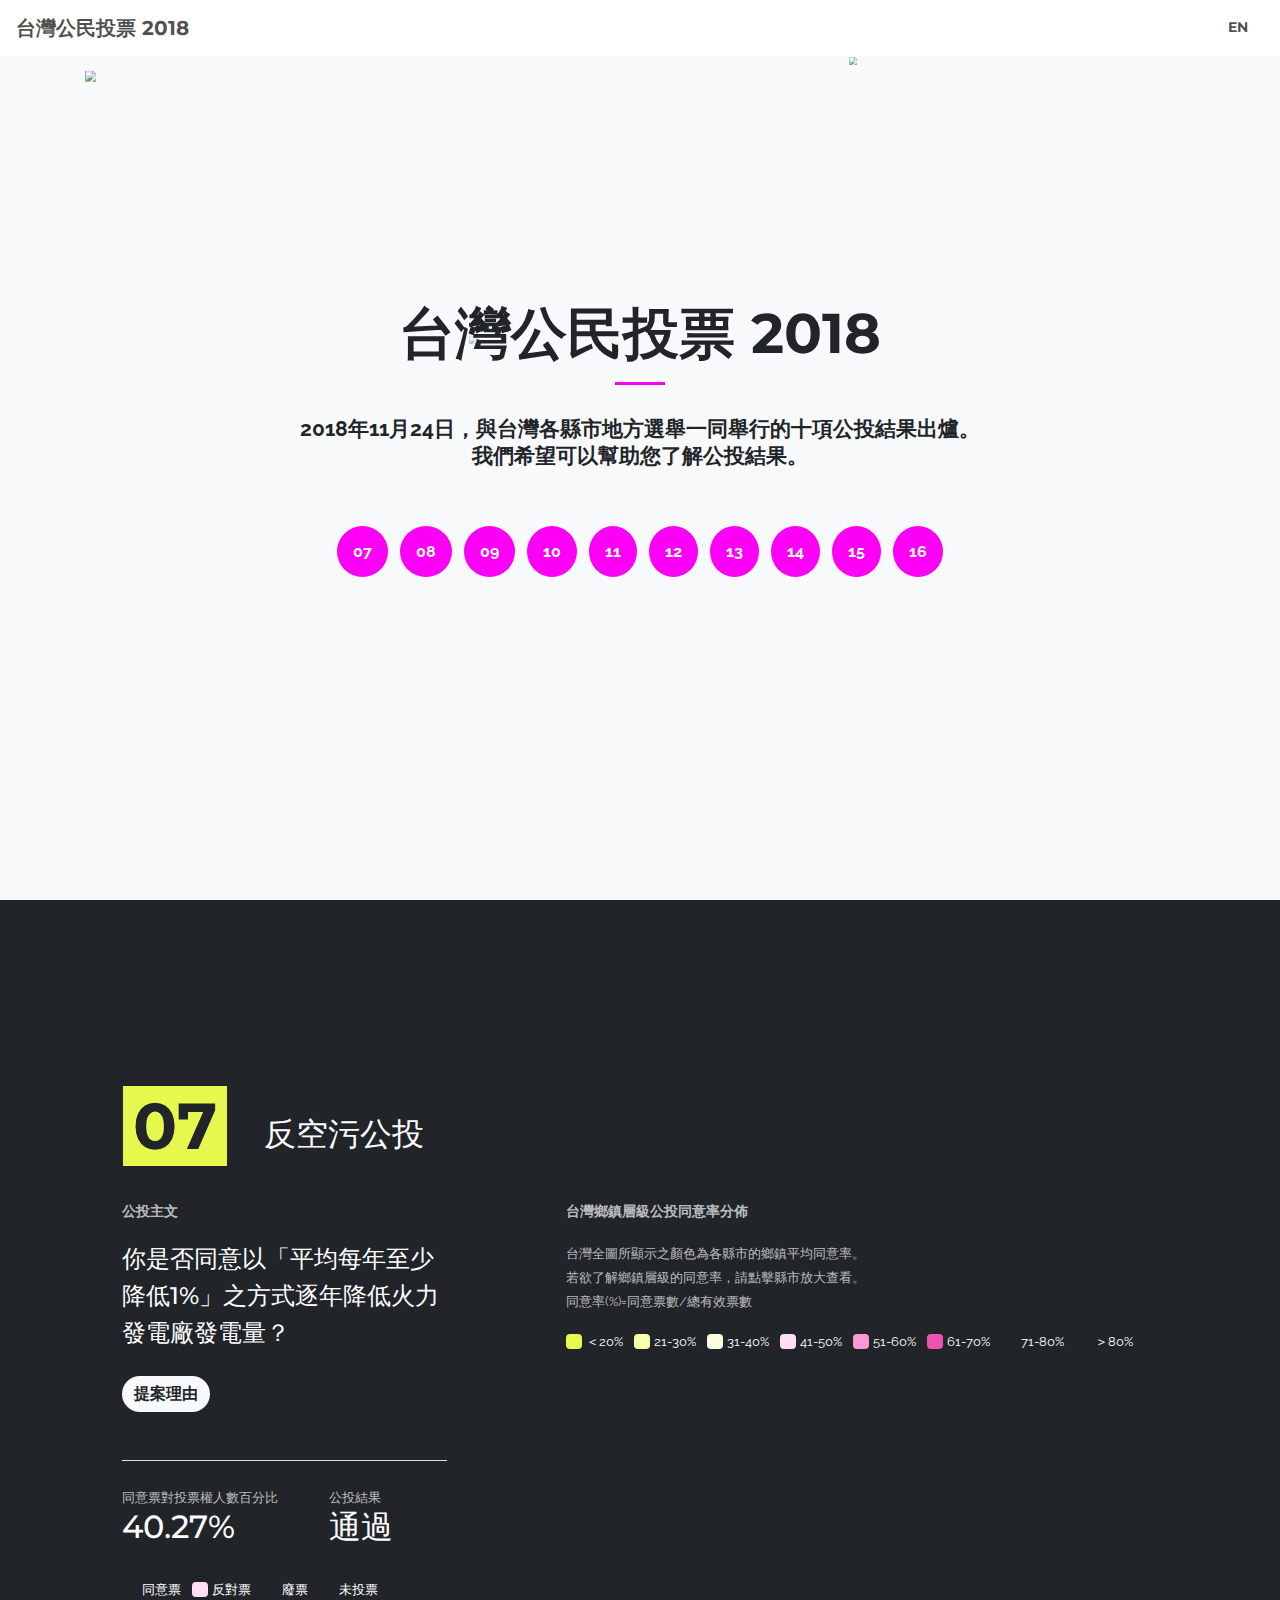
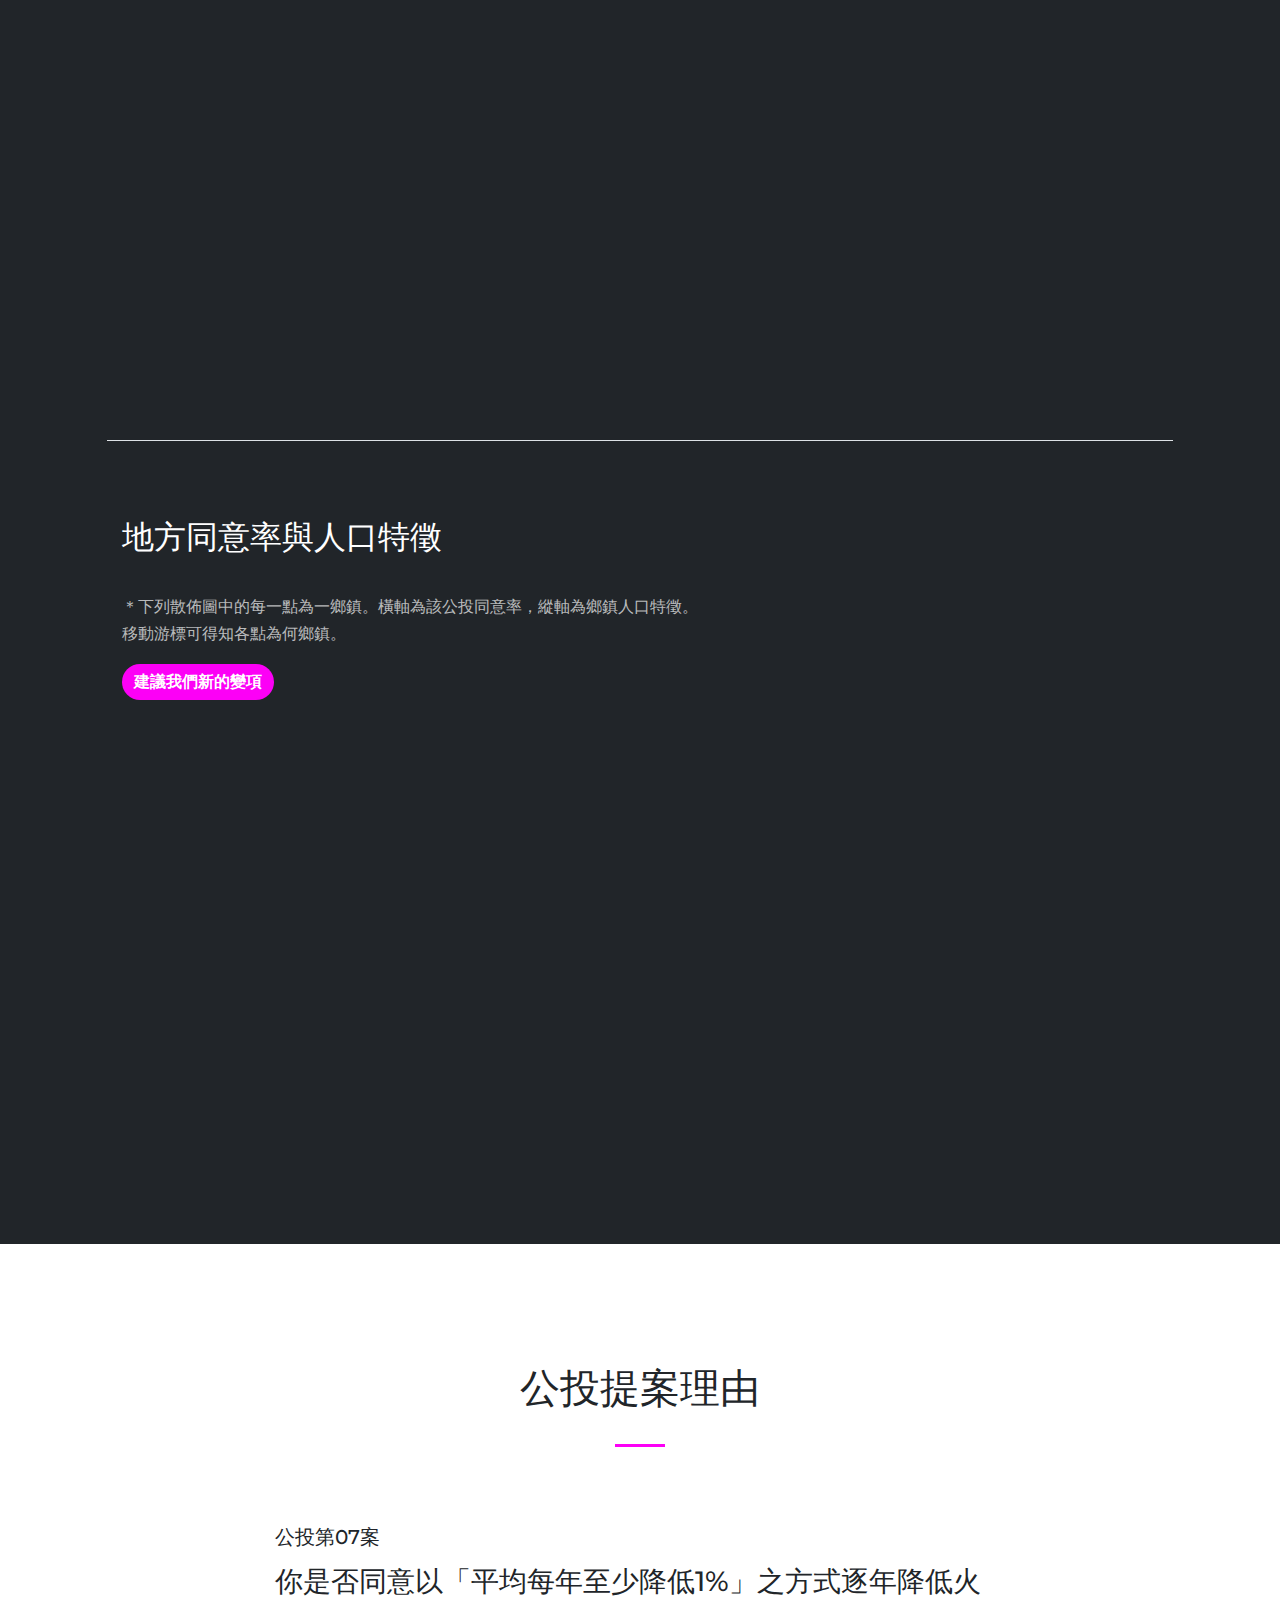
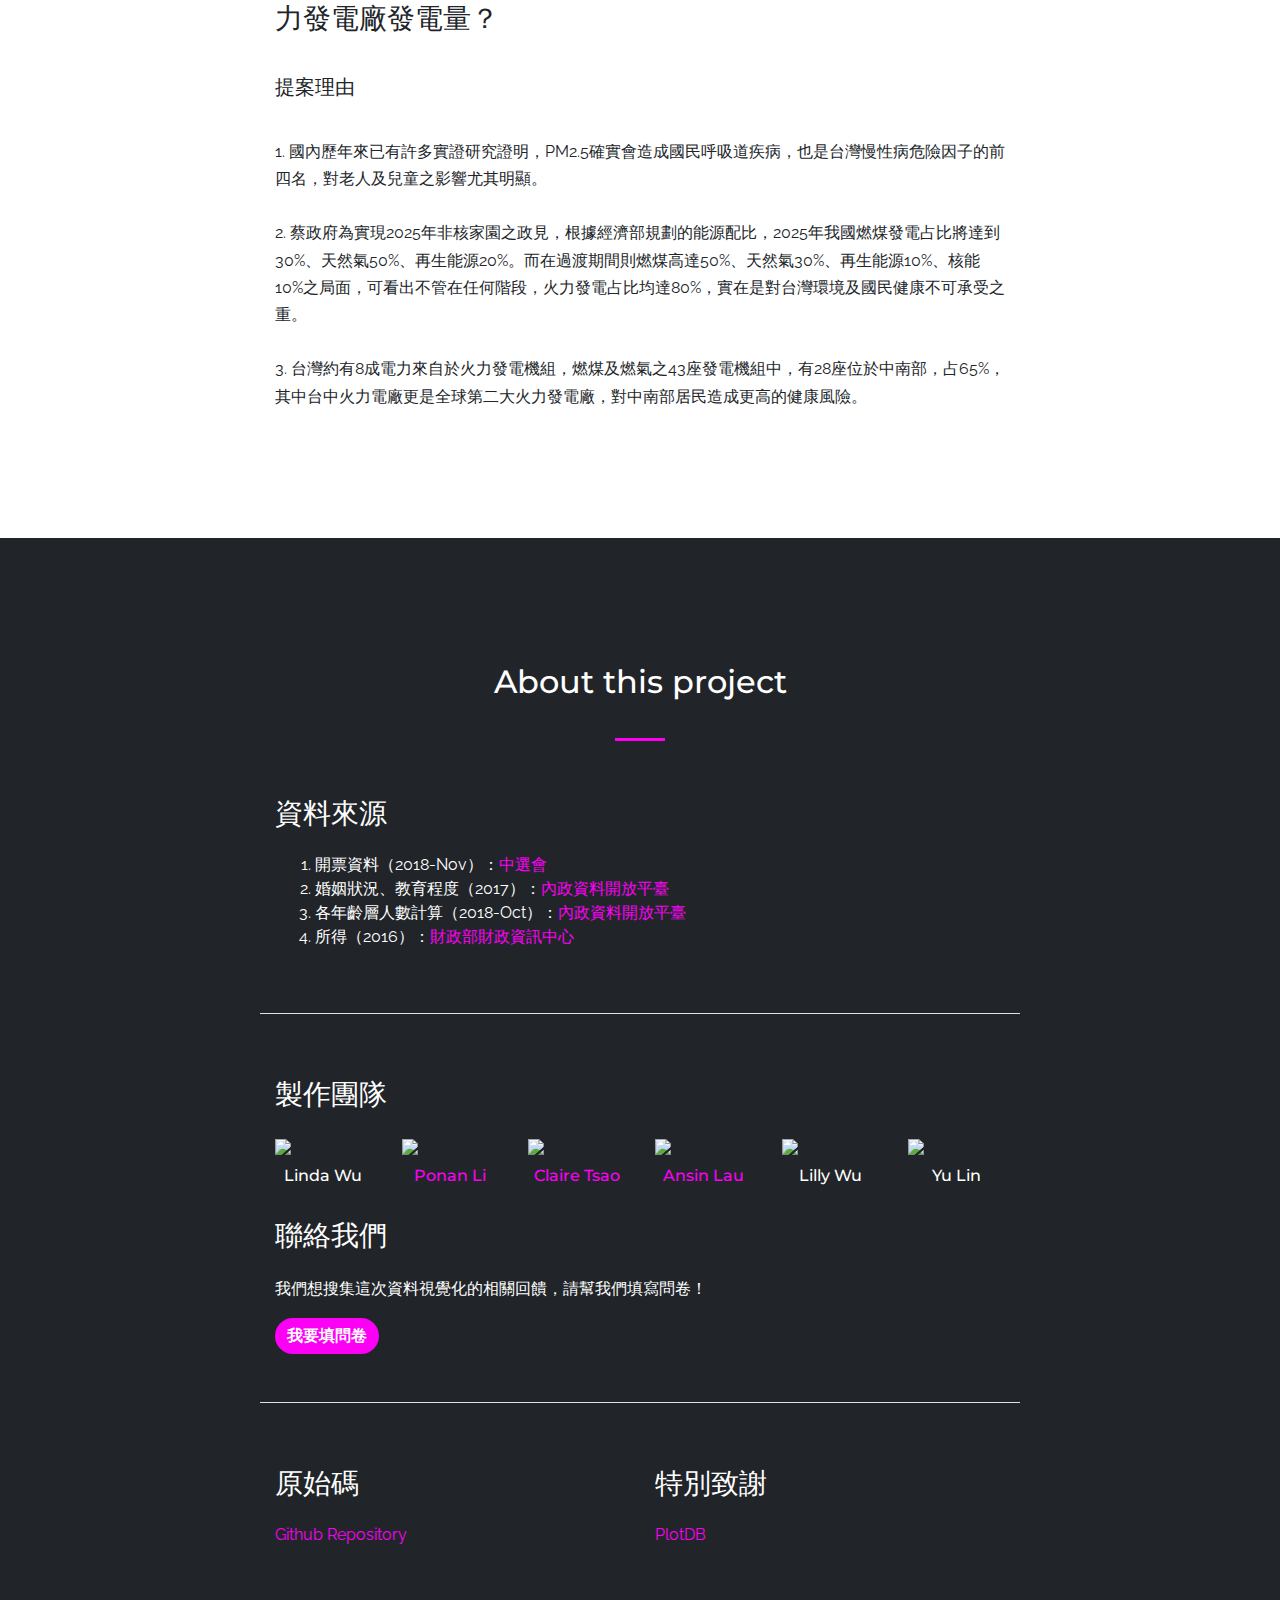
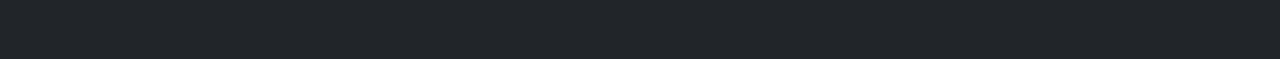
==== commit b16379d8: "alpha 0.4 nav center" ====
--- a/index.html
+++ b/index.html
@@ -1,16 +1,25 @@
 <!DOCTYPE html>
 <html lang="en">
 <head>
+  <!-- Global site tag (gtag.js) - Google Analytics -->
+  <script async src="https://www.googletagmanager.com/gtag/js?id=UA-129877635-1"></script>
+  <script>
+    window.dataLayer = window.dataLayer || [];
+    function gtag(){dataLayer.push(arguments);}
+    gtag('js', new Date());
+  
+    gtag('config', 'UA-129877635-1');
+  </script>
   <meta charset="utf-8">
   <meta http-equiv="X-UA-Compatible" content="IE=edge">
   <meta name="viewport" content="width=device-width, initial-scale=1">
   <!-- The above 3 meta tags *must* come first in the head; any other head content must come *after* these tags -->
   <title>台灣公民投票 2018</title>
-  <meta property="og:title"
-  content="台灣公民投票 2018">
-  <meta property="og:description"
-  content="台灣公民投票資訊視覺化" />
-  <meta property="og:image" content="" />
+  <meta property="og:title" content="台灣公民投票 2018">
+  <meta property="og:description" content="與台灣各縣市地方選舉一同舉行的十項公投結果出爐。我們希望可以幫助您了解公投結果。" />
+  <meta property="og:type"   content="website" /> 
+  <meta property="og:url"    content="https://rfrd-tw.github.io/#viz" /> 
+  <meta property="og:image" content="https://rfrd-tw.github.io/img/op_img_zh.png" />
   <!-- ICON -->
   <link rel="apple-touch-icon" sizes="180x180" href="img/apple-touch-icon.png">
   <link rel="icon" type="image/png" sizes="32x32" href="img/favicon-32x32.png">
@@ -33,8 +42,6 @@
   <link href="https://fonts.googleapis.com/css?family=Montserrat:300, 700" rel="stylesheet">
 
 
-
-
   <!-- Bootstrap datepicker JS and CSS -->
   <script src="https://cdnjs.cloudflare.com/ajax/libs/bootstrap-datepicker/1.6.4/js/bootstrap-datepicker.js"></script>
   <link rel="stylesheet" href="https://cdnjs.cloudflare.com/ajax/libs/bootstrap-datepicker/1.6.4/css/bootstrap-datepicker.css"></link>
@@ -46,7 +53,6 @@
   <!-- D3JS -->
   <script src="https://d3js.org/d3.v3.min.js" charset="utf-8"></script>
   <script src="https://d3js.org/d3.v5.min.js" charset="utf-8"></script>
-  
 
 </head>
 
@@ -58,19 +64,19 @@
     <button class="navbar-toggler" type="button" data-toggle="collapse" data-target="#navbarSupportedContent" aria-controls="navbarSupportedContent" aria-expanded="false" aria-label="Toggle navigation">
         <span class="navbar-toggler-icon"></span>
     </button>
-    <div class="collapse navbar-collapse" id="navbarSupportedContent">
+    <div class="collapse navbar-collapse text-center" id="navbarSupportedContent">
       <div id="nav-ul-hide">
-      <ul class="navbar-nav mr-auto ml-5">
-          <li class="nav-item" onclick="prop_func(0);chooseScatter(7);return false;"><a class="nav-link active" href="#viz"  data-toggle="tooltip" data-placement="bottom" title="反空汙公投">07</a></li>
-          <li class="nav-item" onclick="prop_func(1);chooseScatter(8);return false;"><a class="nav-link" href="#viz"  data-toggle="tooltip" data-placement="bottom" title="反燃煤電廠">08</a></li>
-          <li class="nav-item" onclick="prop_func(2);chooseScatter(9);return false;"><a class="nav-link" href="#viz"  data-toggle="tooltip" data-placement="bottom" title="反日本核食">09</a></li>
-          <li class="nav-item" onclick="prop_func(3);chooseScatter(10);return false;"><a class="nav-link" href="#viz"  data-toggle="tooltip" data-placement="bottom" title="民法限異性婚">10</a></li>
-          <li class="nav-item" onclick="prop_func(4);chooseScatter(11);return false;"><a class="nav-link" href="#viz"  data-toggle="tooltip" data-placement="bottom" title="反性平教育">11</a></li>
-          <li class="nav-item" onclick="prop_func(5);chooseScatter(12);return false;"><a class="nav-link" href="#viz"  data-toggle="tooltip" data-placement="bottom" title="同婚立專法">12</a></li>
-          <li class="nav-item" onclick="prop_func(6);chooseScatter(13);return false;"><a class="nav-link" href="#viz"  data-toggle="tooltip" data-placement="bottom" title="東奧正名">13</a></li>
-          <li class="nav-item" onclick="prop_func(7);chooseScatter(14);return false;"><a class="nav-link" href="#viz"  data-toggle="tooltip" data-placement="bottom" title="同婚修民法">14</a></li>
-          <li class="nav-item" onclick="prop_func(8);chooseScatter(15);return false;"><a class="nav-link" href="#viz"  data-toggle="tooltip" data-placement="bottom" title="性平教育">15</a></li>
-          <li class="nav-item" onclick="prop_func(9);chooseScatter(16);return false;"><a class="nav-link" href="#viz"  data-toggle="tooltip" data-placement="bottom" title="以核養綠">16</a></li>
+      <ul class="navbar-nav mx-auto text-center">
+          <li class="nav-item js-scroll-trigger" onclick="prop_func(0);chooseScatter(7);choosePie(7);return false;"><a class="nav-link active" href="#viz"  data-toggle="tooltip" data-placement="bottom" title="反空汙公投">07</a></li>
+          <li class="nav-item js-scroll-trigger" onclick="prop_func(1);chooseScatter(8);choosePie(8);return false;"><a class="nav-link" href="#viz"  data-toggle="tooltip" data-placement="bottom" title="反燃煤電廠">08</a></li>
+          <li class="nav-item js-scroll-trigger" onclick="prop_func(2);chooseScatter(9);choosePie(9);return false;"><a class="nav-link" href="#viz"  data-toggle="tooltip" data-placement="bottom" title="反日本核食">09</a></li>
+          <li class="nav-item js-scroll-trigger" onclick="prop_func(3);chooseScatter(10);choosePie(10);return false;"><a class="nav-link" href="#viz"  data-toggle="tooltip" data-placement="bottom" title="民法限異性婚">10</a></li>
+          <li class="nav-item js-scroll-trigger" onclick="prop_func(4);chooseScatter(11);choosePie(11);return false;"><a class="nav-link" href="#viz"  data-toggle="tooltip" data-placement="bottom" title="反性平教育">11</a></li>
+          <li class="nav-item js-scroll-trigger" onclick="prop_func(5);chooseScatter(12);choosePie(12);return false;"><a class="nav-link" href="#viz"  data-toggle="tooltip" data-placement="bottom" title="同婚立專法">12</a></li>
+          <li class="nav-item js-scroll-trigger" onclick="prop_func(6);chooseScatter(13);choosePie(13);return false;"><a class="nav-link" href="#viz"  data-toggle="tooltip" data-placement="bottom" title="東奧正名">13</a></li>
+          <li class="nav-item js-scroll-trigger" onclick="prop_func(7);chooseScatter(14);choosePie(14);return false;"><a class="nav-link" href="#viz"  data-toggle="tooltip" data-placement="bottom" title="同婚修民法">14</a></li>
+          <li class="nav-item js-scroll-trigger" onclick="prop_func(8);chooseScatter(15);choosePie(15);return false;"><a class="nav-link" href="#viz"  data-toggle="tooltip" data-placement="bottom" title="性平教育">15</a></li>
+          <li class="nav-item js-scroll-trigger" onclick="prop_func(9);chooseScatter(16);choosePie(16);return false;"><a class="nav-link" href="#viz"  data-toggle="tooltip" data-placement="bottom" title="以核養綠">16</a></li>
       </ul>  
       </div>
       <ul class="navbar-nav ml-auto">
@@ -92,19 +98,19 @@
         </div>
         <div class="col-lg-8 mx-auto">
           <p class="mb-5 text-masthead">
-            2018年11月24日，一場伴隨地方選舉的公投結束了。<br>我們希望可以幫助您了解公投結果。</p>
+              2018年11月24日，與台灣各縣市地方選舉一同舉行的十項公投結果出爐。<br>我們希望可以幫助您了解公投結果。</p>
         </div>
         <div class="col-lg-8 mx-auto text-white" id="nav-rfrd">
-            <a class="nav-rfrd-link sr-button p-3 mx-1 my-2 rounded-circle" onclick="prop_func(0);chooseScatter(7);return false;" href="#viz"  data-toggle="tooltip" data-placement="top" title="反空污公投">07</a>
-            <a class="nav-rfrd-link sr-button p-3 mx-1 my-2 rounded-circle" onclick="prop_func(1);chooseScatter(8);return false;" href="#viz"  data-toggle="tooltip" data-placement="top" title="反燃煤電廠">08</a>
-            <a class="nav-rfrd-link sr-button p-3 mx-1 my-2 rounded-circle" onclick="prop_func(2);chooseScatter(9);return false;" href="#viz"  data-toggle="tooltip" data-placement="top" title="反日本核食">09</a>
-            <a class="nav-rfrd-link sr-button p-3 mx-1 my-2 rounded-circle" onclick="prop_func(3);chooseScatter(10);return false;" href="#viz"  data-toggle="tooltip" data-placement="top" title="民法限異性婚">10</a>
-            <a class="nav-rfrd-link sr-button p-3 mx-1 my-2 rounded-circle" onclick="prop_func(4);chooseScatter(11);return false;" href="#viz"  data-toggle="tooltip" data-placement="top" title="反性平教育">11</a>
-            <a class="nav-rfrd-link sr-button p-3 mx-1 my-2 rounded-circle" onclick="prop_func(5);chooseScatter(12);return false;" href="#viz"  data-toggle="tooltip" data-placement="top" title="同婚立專法">12</a>
-            <a class="nav-rfrd-link sr-button p-3 mx-1 my-2 rounded-circle" onclick="prop_func(6);chooseScatter(13);return false;" href="#viz"  data-toggle="tooltip" data-placement="top" title="東奧正名">13</a>
-            <a class="nav-rfrd-link sr-button p-3 mx-1 my-2 rounded-circle" onclick="prop_func(7);chooseScatter(14);return false;" href="#viz"  data-toggle="tooltip" data-placement="top" title="同婚修民法">14</a>
-            <a class="nav-rfrd-link sr-button p-3 mx-1 my-2 rounded-circle" onclick="prop_func(8);chooseScatter(15);return false;" href="#viz"  data-toggle="tooltip" data-placement="top" title="性平教育">15</a>
-            <a class="nav-rfrd-link sr-button p-3 mx-1 my-2 rounded-circle" onclick="prop_func(9);chooseScatter(16);return false;" href="#viz"  data-toggle="tooltip" data-placement="top" title="以核養綠">16</a>
+            <a class="nav-rfrd-link sr-button p-3 mx-1 my-2 rounded-circle" onclick="prop_func(0);chooseScatter(7);choosePie(7);return false;" href="#viz"  data-toggle="tooltip" data-placement="top" title="反空污公投">07</a>
+            <a class="nav-rfrd-link sr-button p-3 mx-1 my-2 rounded-circle" onclick="prop_func(1);chooseScatter(8);choosePie(8);return false;" href="#viz"  data-toggle="tooltip" data-placement="top" title="反燃煤電廠">08</a>
+            <a class="nav-rfrd-link sr-button p-3 mx-1 my-2 rounded-circle" onclick="prop_func(2);chooseScatter(9);choosePie(9);return false;" href="#viz"  data-toggle="tooltip" data-placement="top" title="反日本核食">09</a>
+            <a class="nav-rfrd-link sr-button p-3 mx-1 my-2 rounded-circle" onclick="prop_func(3);chooseScatter(10);choosePie(10);return false;" href="#viz"  data-toggle="tooltip" data-placement="top" title="民法限異性婚">10</a>
+            <a class="nav-rfrd-link sr-button p-3 mx-1 my-2 rounded-circle" onclick="prop_func(4);chooseScatter(11);choosePie(11);return false;" href="#viz"  data-toggle="tooltip" data-placement="top" title="反性平教育">11</a>
+            <a class="nav-rfrd-link sr-button p-3 mx-1 my-2 rounded-circle" onclick="prop_func(5);chooseScatter(12);choosePie(12);return false;" href="#viz"  data-toggle="tooltip" data-placement="top" title="同婚立專法">12</a>
+            <a class="nav-rfrd-link sr-button p-3 mx-1 my-2 rounded-circle" onclick="prop_func(6);chooseScatter(13);choosePie(13);return false;" href="#viz"  data-toggle="tooltip" data-placement="top" title="東奧正名">13</a>
+            <a class="nav-rfrd-link sr-button p-3 mx-1 my-2 rounded-circle" onclick="prop_func(7);chooseScatter(14);choosePie(14);return false;" href="#viz"  data-toggle="tooltip" data-placement="top" title="同婚修民法">14</a>
+            <a class="nav-rfrd-link sr-button p-3 mx-1 my-2 rounded-circle" onclick="prop_func(8);chooseScatter(15);choosePie(15);return false;" href="#viz"  data-toggle="tooltip" data-placement="top" title="性平教育">15</a>
+            <a class="nav-rfrd-link sr-button p-3 mx-1 my-2 rounded-circle" onclick="prop_func(9);chooseScatter(16);choosePie(16);return false;" href="#viz"  data-toggle="tooltip" data-placement="top" title="以核養綠">16</a>
         </div>
       </div>
     </div>
@@ -161,25 +167,26 @@
                     你是否同意以「平均每年至少降低1%」之方式逐年降低火力發電廠發電量？
                 </h4> 
               </div>
-              <div class="project-step_desc border-bottom pb-4" id="step2_current">
+              <div class="project-step_desc border-bottom pb-5" id="step2_current">
                   <!-- 提案理由 -->
-                  <a href="#reason"><button type="button" class="btn btn-primary">提案理由</button></a>
-        
+                  <a href="#reason"><button type="button" class="btn btn-light">提案理由</button></a>
               </div>
               <div class="row  d-flex align-items-center pt-4">
-                <div class="col-7 voteCount"><small class="text-faded text">同意票對投票權人數百分比</small><h2>26%</h2></div>
-                <div class="col votCOunt"><small class="text-faded text">公投結果</small><h2>通過</h2></div>
-              </div>
-              <div class="row d-flex align-items-center w-100">
-                 <!-- <div class="arc-bar">
-                    <div class="full-arc overlay">
-                      <div class="cover-1">
-                        <div class="cover-2"></div>
-                      </div>
-                    </div>
-                  </div>
-                  <h2 class="state"></h2>
-                  <input type="range" min="0" max="100" class="slider">-->
+                <div class="col-7 voteCount"><small class="text-faded text">同意票對投票權人數百分比</small><h2 id="pie_ratio">40.27%</h2></div>
+                <div class="col votCOunt"><small class="text-faded text">公投結果</small><h2 id="pie_result">通過</h2></div>
+              </div>
+              <div class="row  d-flex align-items-center pt-4">
+                  <div class="col">
+                    <small>
+                      <span class="px-2 mr-1 bg-map7 text-white rounded"></span>同意票
+                      <span class="px-2 ml-2 mr-1 bg-map4 text-white rounded"></span>反對票
+                      <span class="px-2 ml-2 mr-1 bg-map-invalid text-white rounded"></span>廢票
+                      <span class="px-2 ml-2 mr-1 bg-map-no text-white rounded"></span>未投票
+                    </small>
+                  </div>  
+                </div>
+              <div class="row mt-4">
+                <div class="col" id="chart"></div>
               </div>
             </div>
           </div>
@@ -189,19 +196,23 @@
           <div class="row my-4">
             <div class="col">
               <div class="small-title text-faded">
-                <p>台灣支持率分佈</p>
-              </div>
-              <small class="text-faded text">同意票數減不同意票數/總有效票數* 100%</small><br>
-              <small>
-                <span class="px-2 mr-1 bg-map1 text-white rounded"></span>反對多於支持20%以上
-                <span class="px-2 mx-1 bg-map2 text-white rounded"></span>反對多於支持10~20%
-                <span class="px-2 mx-1 bg-map3 text-white rounded"></span>反對多於支持0~10%<br>
-                <span class="px-2 mr-1 bg-map4 text-white rounded"></span>支持多於反對0%~10%
-                <span class="px-2 mx-1 bg-map5 text-white rounded"></span>支持多於反對10%~20%
-                <span class="px-2 mx-1 bg-map6 text-white rounded"></span>支持多於反對20%以上
-              </small>
-
-              <div class="w-100 mt-2"><iframe id="mapIframe" src="https://plotdb.io/v/chart/19480" width="100%" height="600px" allowfullscreen="true" frameborder="0"></iframe></div>
+                <p>台灣鄉鎮層級公投同意率分佈</p>
+              </div>
+              <small class="text-faded text">台灣全圖所顯示之顏色為各縣市的鄉鎮平均同意率。<br>若欲了解鄉鎮層級的同意率，請點擊縣市放大查看。<br>同意率(%)=同意票數/總有效票數</small><br>
+              <div class="mt-3">
+                <small>
+                  <span class="px-2 mr-1 bg-map1 text-white rounded"></span>＜20%
+                  <span class="px-2 ml-2 mr-1 bg-map2 text-white rounded"></span>21-30%
+                  <span class="px-2 ml-2 mr-1 bg-map3 text-white rounded"></span>31-40%
+                  <span class="px-2 ml-2 mr-1 bg-map4 text-white rounded"></span>41-50%
+                  <span class="px-2 ml-2 mr-1 bg-map5 text-white rounded"></span>51-60%
+                  <span class="px-2 ml-2 mr-1 bg-map6 text-white rounded"></span>61-70%
+                  <span class="px-2 ml-2 mr-1 bg-map7 text-white rounded"></span>71-80%
+                  <span class="px-2 ml-2 mr-1 bg-map8 text-white rounded"></span>＞80%
+                </small>
+              </div>
+
+              <div class="w-100 mt-2"><iframe id="mapIframe" src="https://plotdb.io/v/chart/19356?q=7" width="100%" height="600px" allowfullscreen="true" frameborder="0"></iframe></div>
             </div>
           </div>
         </div>
@@ -211,17 +222,21 @@
 
 
     <!-- AREAS -->
-    <div class="col-lg-10 col-sm-12 mx-auto pt-5 mb-5 text-white">
+    <div class="col-lg-10 col-sm-12 mx-auto pt-5 mb-5 text-white border-top">
       <div class="row">
         <div class="col-lg-8 col-sm-6">
-          <h2 class="section-heading text-left py-3">地方支持率與人口特徵</h2>
-        </div>
-      </div>
-      <div class="row">
-        <div id="scatter-block">
-          <div id="scp0" class="scatter">
-            <div id="scp0-title" class="scatter-title"></div>
-            <div id="scp0-plot" class="scatter-plot"></div>
+          <h2 class="section-heading text-left py-3">地方同意率與人口特徵</h2>
+          <p class="text-faded">＊下列散佈圖中的每一點為一鄉鎮。橫軸為該公投同意率，縱軸為鄉鎮人口特徵。<br>移動游標可得知各點為何鄉鎮。</p>
+          <p><a href="https://docs.google.com/forms/d/e/1FAIpQLSdmeRPxKoc9SDM_EuHjODj2uFwSljx8UNmmMo17EuIgmjkk8w/viewform?usp=sf_link" target="blank"><button type="button" class="btn btn-primary">建議我們新的變項</button></a></p>
+        </div>
+      </div>
+      <div class="row mt-3">
+        <div class="col">
+          <div id="scatter-block">
+            <div id="scp0" class="scatter">
+              <div id="scp0-title" class="scatter-title"></div>
+              <div id="scp0-plot" class="scatter-plot"></div>
+            </div>
           </div>
         </div>
       </div>
@@ -251,11 +266,11 @@
             <h5>提案理由</h5>
             <br>
             <p id="reasoning">
-                1. 國內歷年來已有許多實證研究證明，PM2.5確會造成國民呼吸道疾病，也是台灣慢性病危險因子的前四名，對老人及兒童之影響尤其明顯。
+                1. 國內歷年來已有許多實證研究證明，PM2.5確實會造成國民呼吸道疾病，也是台灣慢性病危險因子的前四名，對老人及兒童之影響尤其明顯。
                 <br><br>
                 2. 蔡政府為實現2025年非核家園之政見，根據經濟部規劃的能源配比，2025年我國燃煤發電占比將達到30%、天然氣50%、再生能源20%。而在過渡期間則燃煤高達50%、天然氣30%、再生能源10%、核能10%之局面，可看出不管在任何階段，火力發電占比均達80%，實在是對台灣環境及國民健康不可承受之重。
                 <br><br>
-                3. 台灣約有8成電力來自於火力發電機組，燃煤及燃氣之43座發電機組中，有28座位於中南部，占65%，其中台中火力電廠更是全球第二大火力發電廠，對中南部居民造成更高的健康風險。            
+                3. 台灣約有8成電力來自於火力發電機組，燃煤及燃氣之43座發電機組中，有28座位於中南部，占65%，其中台中火力電廠更是全球第二大火力發電廠，對中南部居民造成更高的健康風險。      
             </p>
 
       </div>
@@ -276,14 +291,13 @@
           <hr class="my-4">
         </div>
       </div>
-      <div class="row">
+      <div class="row mt-3">
         <div class="col-lg-8 col-md-12 mx-auto">
           <h3 class="section-heading">資料來源</h3>
 
-          <ol start="1"><li>投票權人及開票資料（2018-11）：<a href="http://referendum.2018.nat.gov.tw/pc/zh_TW/IDX/indexFF.html">中選會</a>
+          <ol start="1"><li>開票資料（2018-Nov）：<a href="http://referendum.2018.nat.gov.tw/pc/zh_TW/IDX/indexFF.html">中選會</a>
           </li><li>婚姻狀況、教育程度（2017）：<a href="https://data.moi.gov.tw/MoiOD/Data/DataDetail.aspx?oid=4E7FFDCC-17EC-4E5C-9DD7-780C2890AF6B">內政資料開放平臺</a>
-          </li><li>平均年齡、年齡中位數由各年齡層人數計算（2018-10）：<a href="https://data.moi.gov.tw/MoiOD/Data/DataDetail.aspx?oid=2C7688CB-B505-4D00-B11C-66C4D31B024F">內政資料開放平臺</a>
-          </li><li>基督教教會會友人數（2015）：<a href="http://www.ccea.org.tw/cceaup/church/christianityreport/2015.pdf">基督教資料中心</a>
+          </li><li>各年齡層人數計算（2018-Oct）：<a href="https://data.moi.gov.tw/MoiOD/Data/DataDetail.aspx?oid=2C7688CB-B505-4D00-B11C-66C4D31B024F">內政資料開放平臺</a>
           </li><li>所得（2016）：<a href="https://ws.fia.gov.tw/001/upload/ias/isa105/105%E5%B9%B4%E5%BA%A6%E7%B6%9C%E5%90%88%E6%89%80%E5%BE%97%E7%A8%85%E7%94%B3%E5%A0%B1%E5%88%9D%E6%AD%A5%E6%A0%B8%E5%AE%9A%E7%B5%B1%E8%A8%88%E5%B0%88%E5%86%8A.html">財政部財政資訊中心</a></li></ol>
           
           
@@ -306,6 +320,7 @@
               <a href="https://medium.com/@amossclaire" target="blank"><img src="img/profile-03.svg">
               <h6 class="text-center">Claire Tsao</h6></a>
             </div>
+            <div class="w-100 d-none d-sm-block d-md-none"></div>
             <div class="col mx-auto">
                 <a href="https://yentsenliu.com" target="blank"><img src="img/profile-04.svg">
               <h6 class="text-center">Ansin Lau</h6></a>
@@ -321,11 +336,25 @@
           </div>
         </div>
       </div>
-      <div class="row">
-        <div class="col-lg-8 col-md-12 mx-auto border-top mt-5 pt-5">
+      
+      <div class="row">
+        <div class="col-lg-8 col-md-12 mx-auto pb-5 border-bottom">
+            <h3 class="section-heading">聯絡我們</h3>
+            <p>我們想搜集這次資料視覺化的相關回饋，請幫我們填寫問卷！</p>
+            <a href="https://docs.google.com/forms/d/e/1FAIpQLSdmeRPxKoc9SDM_EuHjODj2uFwSljx8UNmmMo17EuIgmjkk8w/viewform?usp=sf_link" target="blank"><button type="button" class="btn btn-primary">我要填問卷</button></a>
+        </div>
+      </div>
+      <div class="row">
+        <div class="col-lg-2 col-md-12"></div>
+        <div class="col-lg-4 col-md-12mt-5 pt-5">
           <h3 class="section-heading">原始碼</h3>
-          <a href="https://google.com">Github Repository</a>
-        </div>
+          <a href="https://github.com/rfrd-tw/rfrd-tw.github.io">Github Repository</a>
+        </div>
+        <div class="col-lg-4 col-md-12 mx-auto pt-5">
+          <h3 class="section-heading">特別致謝</h3>
+          <a href="https://plotdb.com">PlotDB</a>
+        </div>
+        <div class="col-lg-2 col-md-12"></div>
       </div>
     </div>  
   </div>
@@ -371,7 +400,8 @@
   <script src="js/creative.js"></script>
   <script src="js/navbar.js"></script>
   <script src="js/json.js"></script>
-  <script src="js/arcbar.js"></script>
+  <script src="js/pie-zh.js"></script>
+  
 
   <script>
   $(function () {
